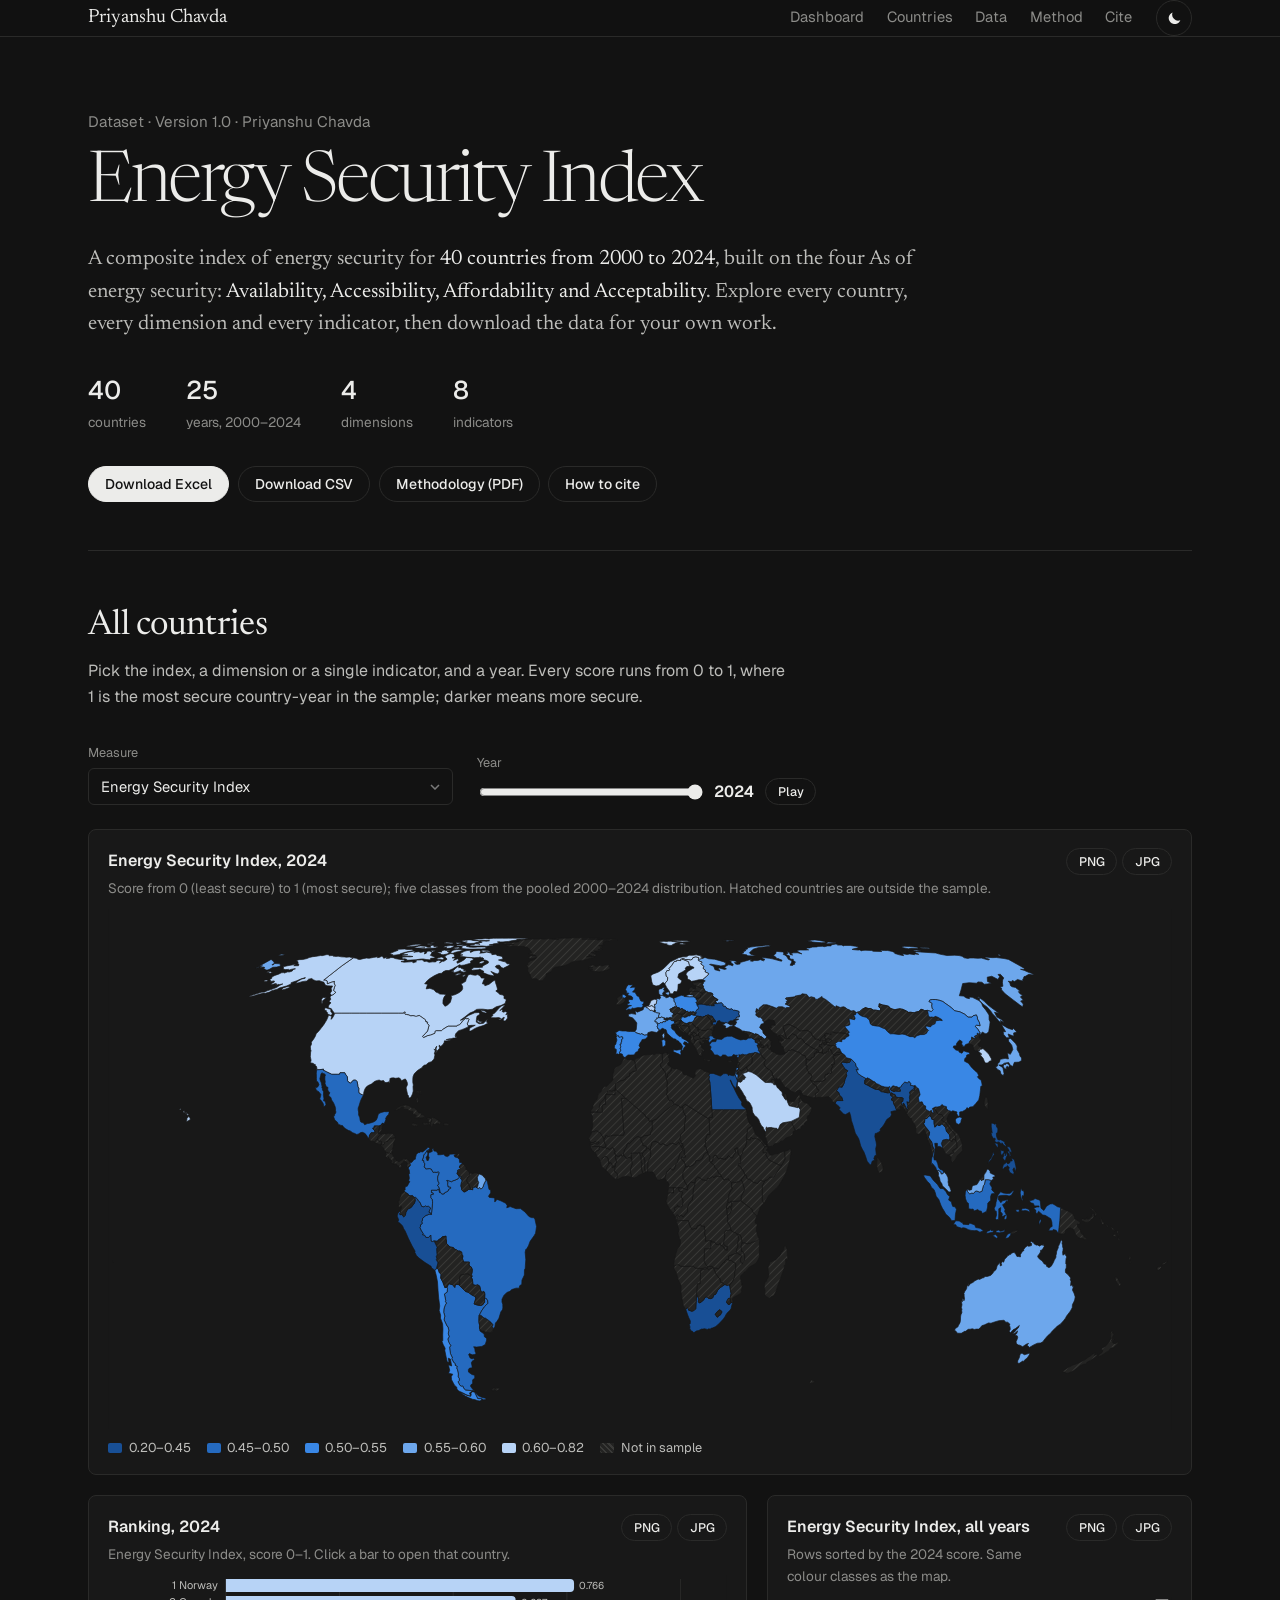
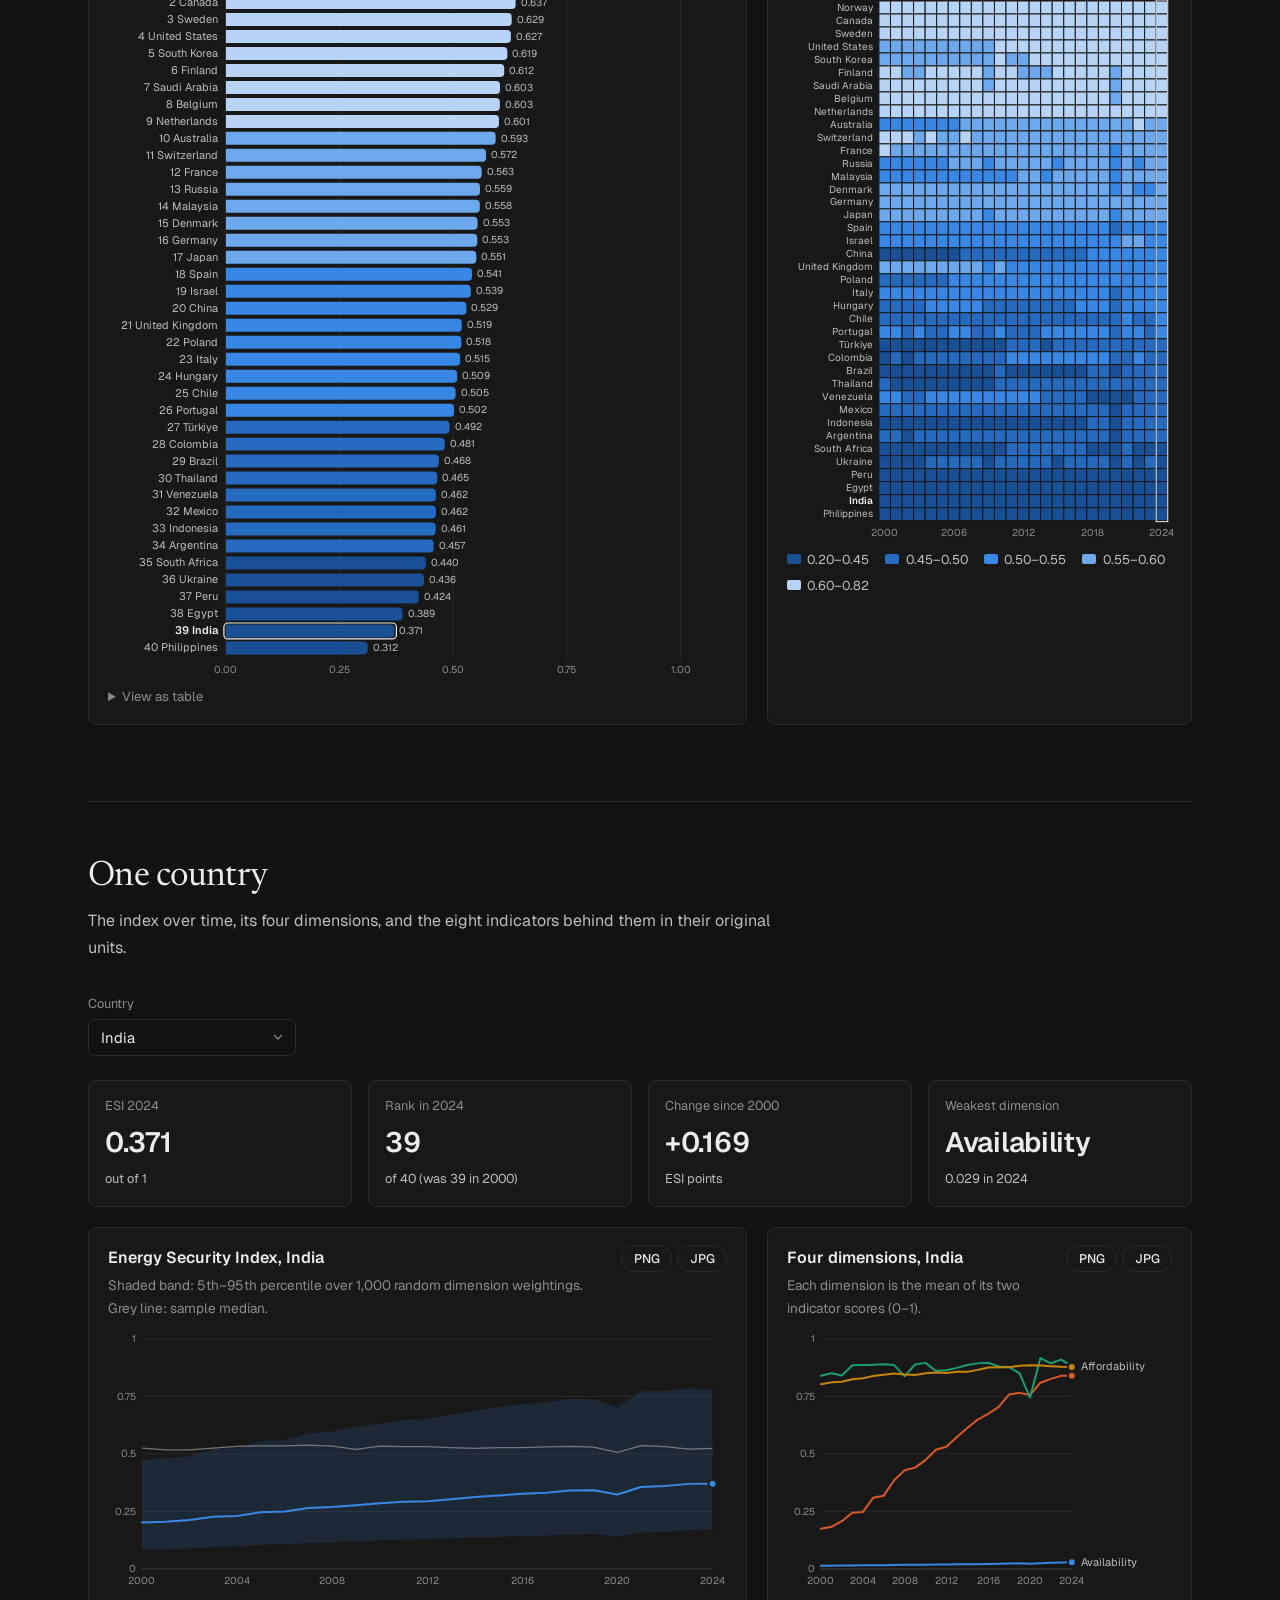
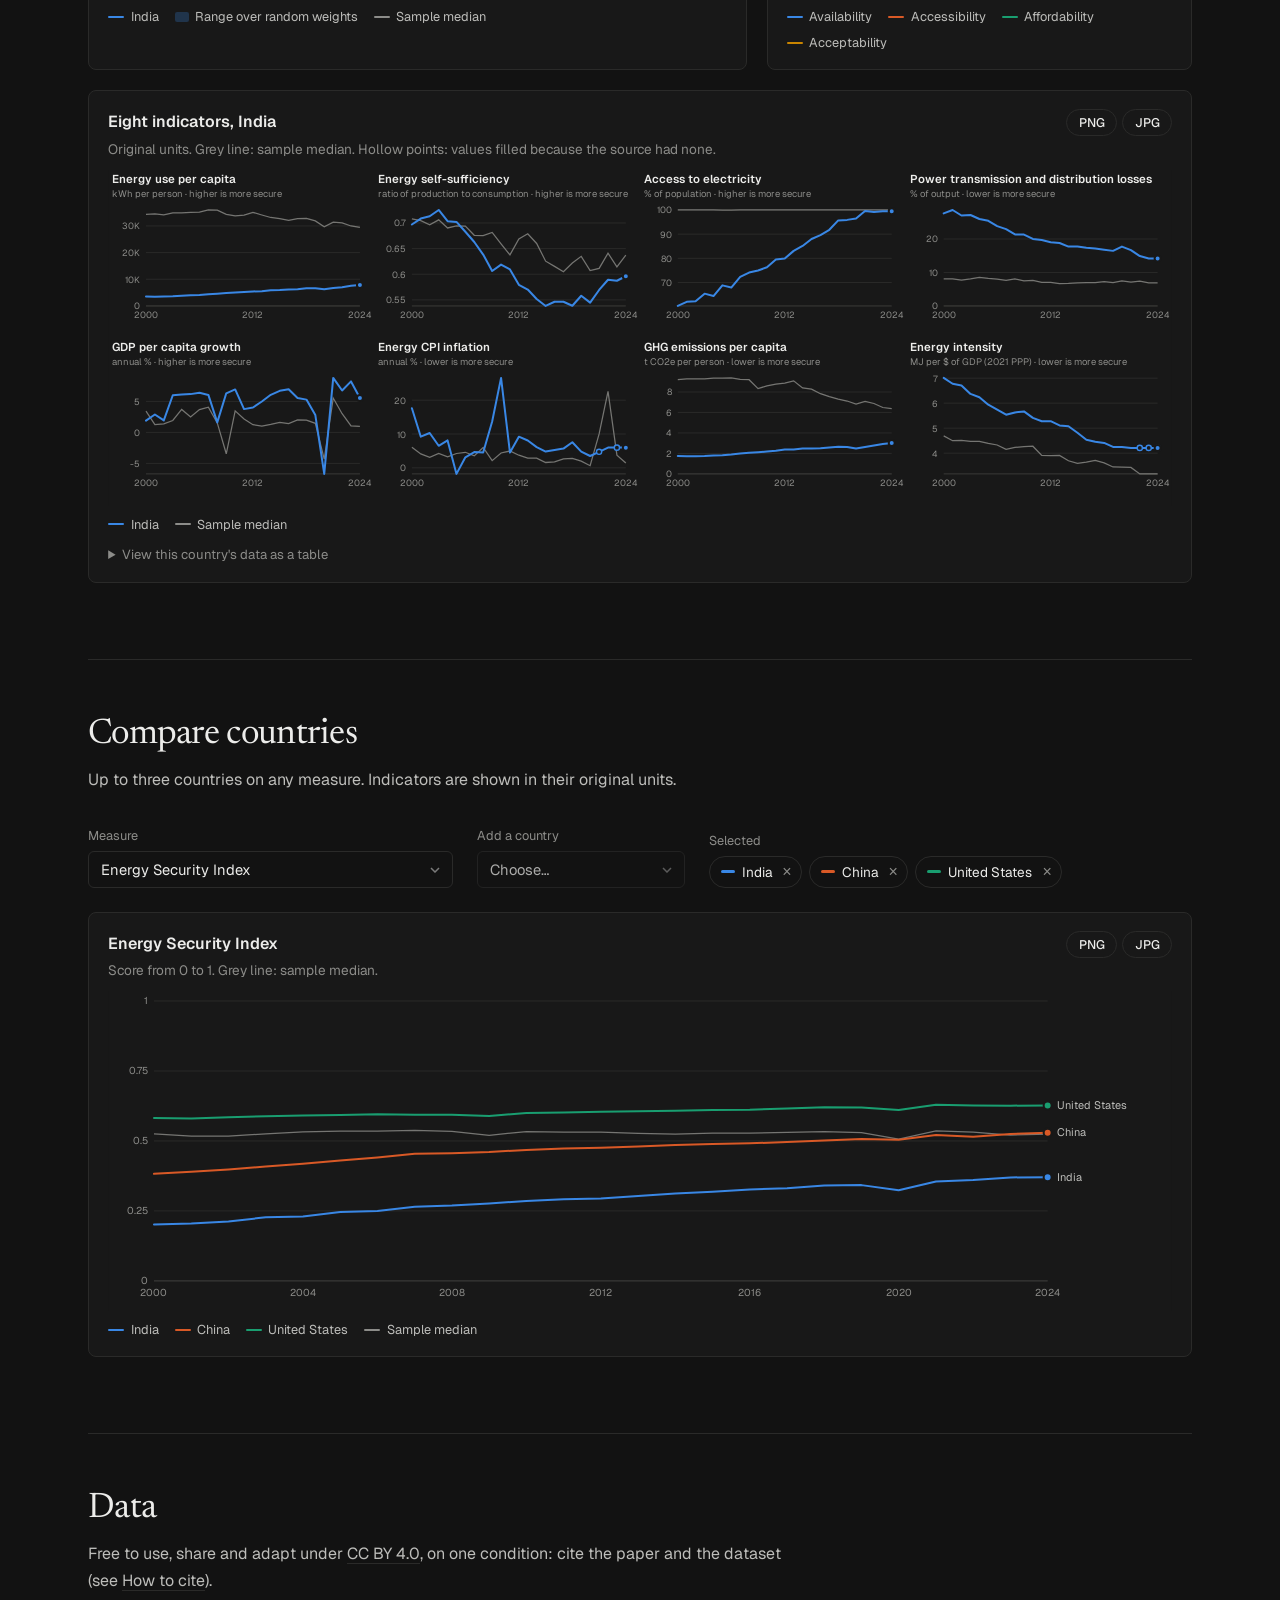
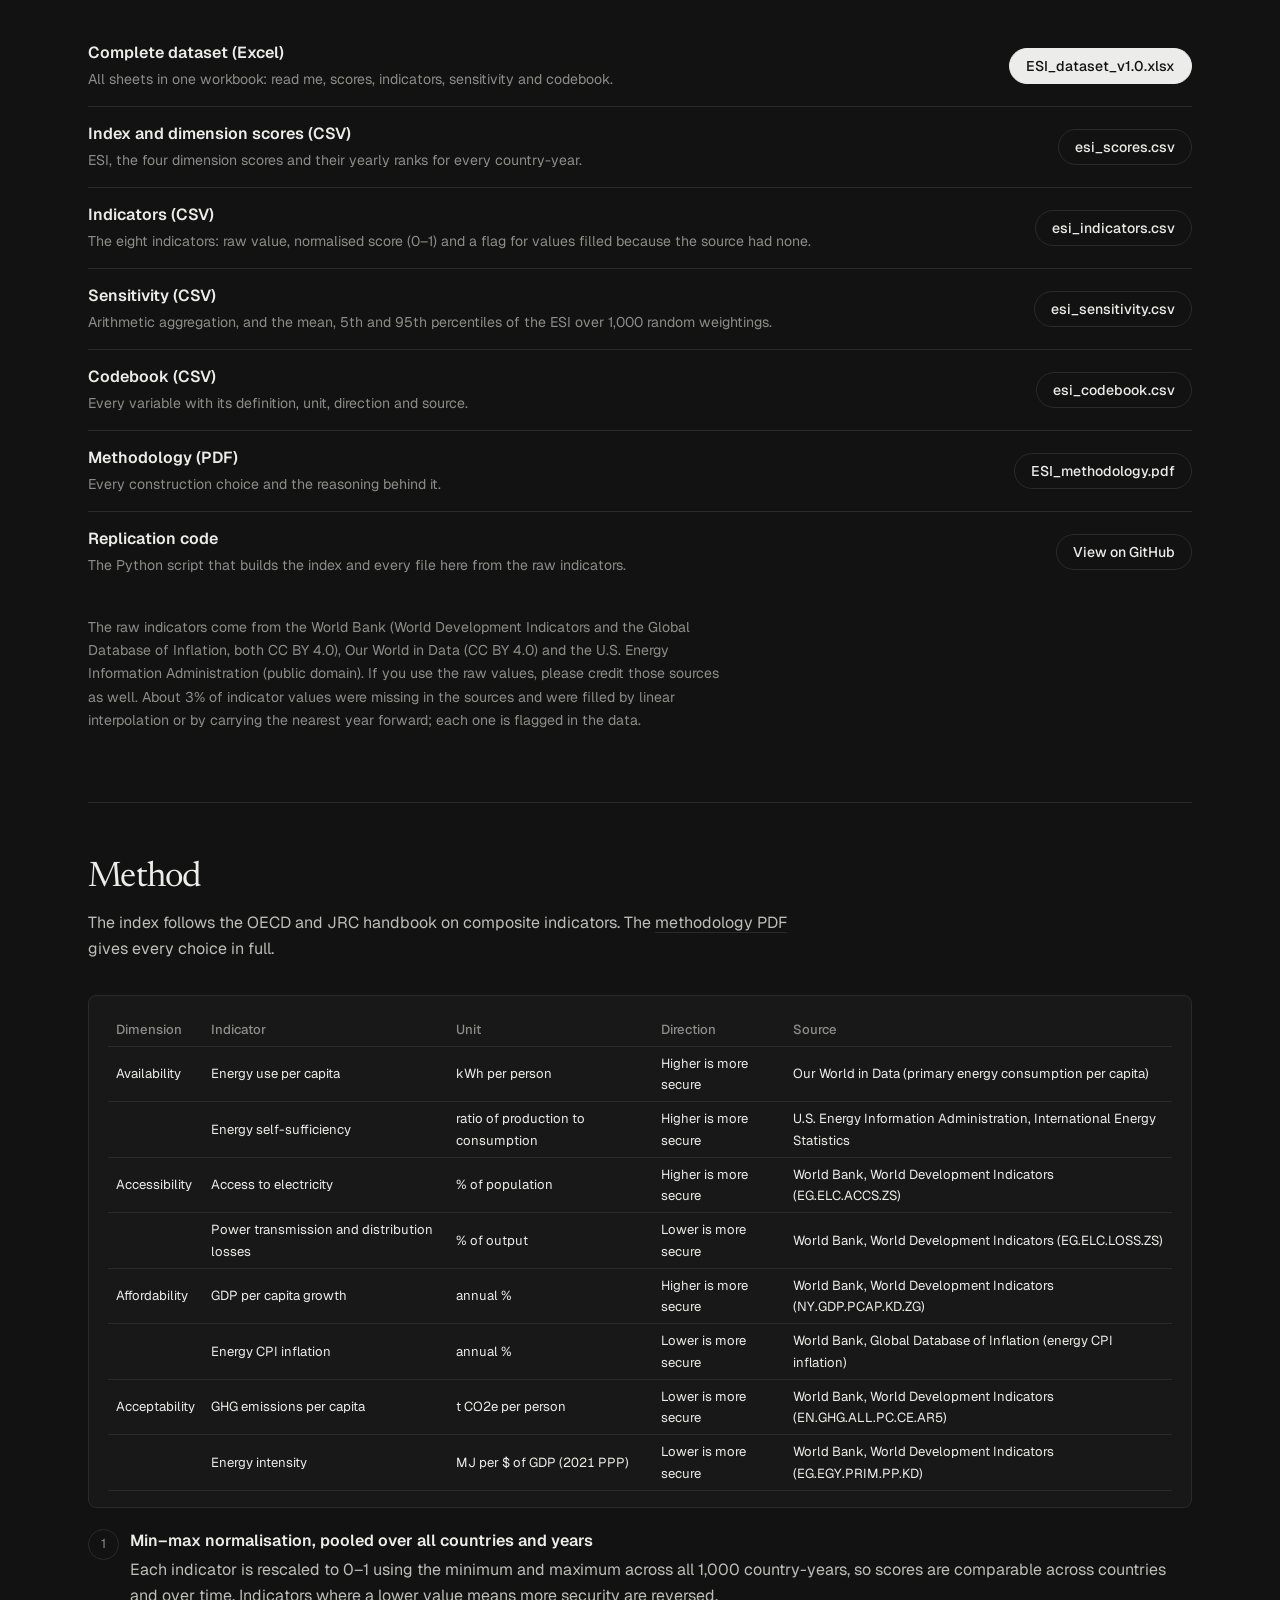
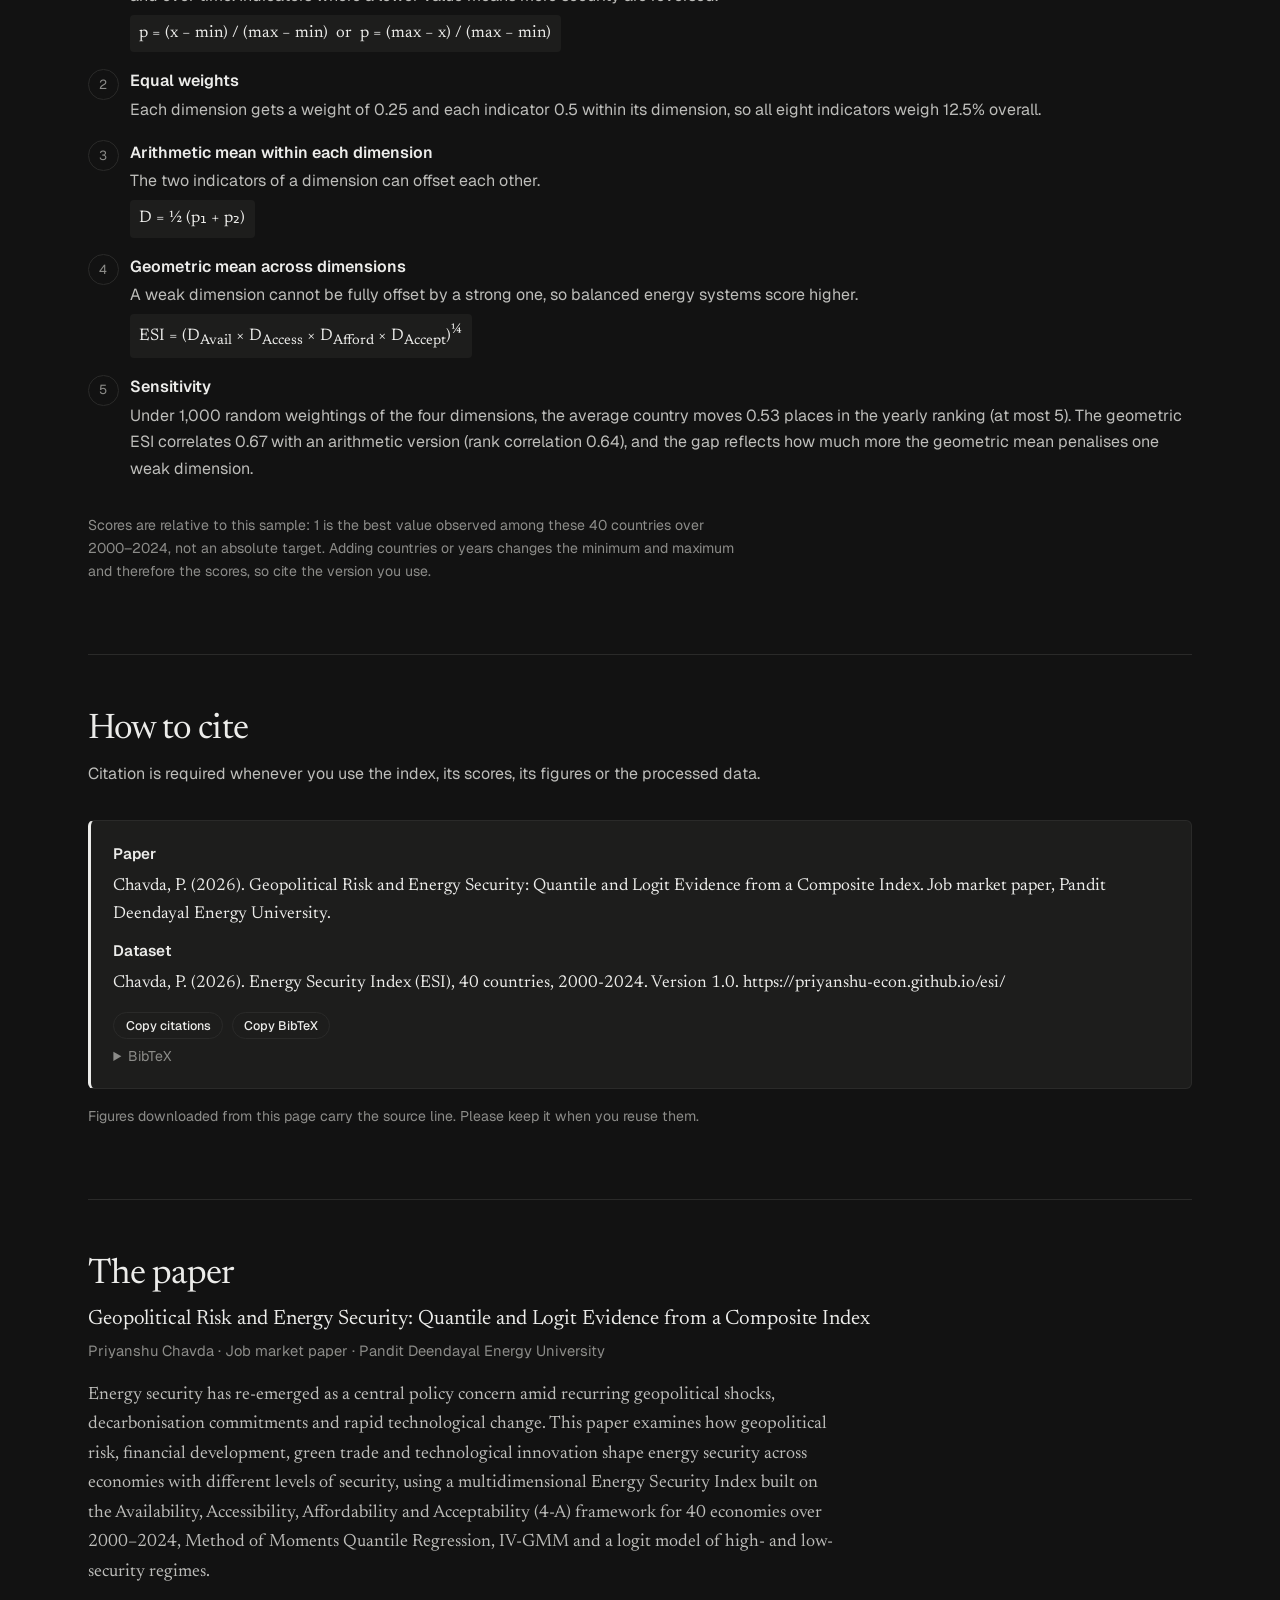
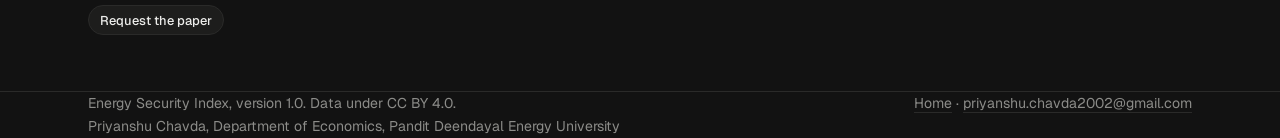
==== esi/index.html @ 4e3673c2 "Add Energy Security Index dashboard, data downloads and methodology Adds esi/: an interactive dashbo" ====
<!doctype html>
<html lang="en">
<head>
  <meta charset="utf-8">
  <meta name="viewport" content="width=device-width, initial-scale=1">
  <title>Energy Security Index</title>
  <meta name="description" content="Energy Security Index (ESI) for 40 countries, 2000–2024, built on the Availability, Accessibility, Affordability and Acceptability (4-A) framework. Interactive dashboard, data downloads and methodology by Priyanshu Chavda.">
  <meta name="author" content="Priyanshu Chavda">
  <meta property="og:title" content="Energy Security Index">
  <meta property="og:description" content="Country-level Energy Security Index for 40 countries, 2000–2024: dashboard, data and methodology.">
  <meta property="og:type" content="website">
  <meta name="color-scheme" content="light dark">
  <link rel="icon" href="../favicon.svg" type="image/svg+xml">
  <script>
    (function () {
      var t = null;
      try { t = localStorage.getItem('theme'); } catch (e) {}
      if (t !== 'light' && t !== 'dark') { var h = new Date().getHours(); t = (h >= 19 || h < 6) ? 'dark' : 'light'; }
      document.documentElement.setAttribute('data-theme', t);
    })();
  </script>
  <link rel="preconnect" href="https://fonts.googleapis.com">
  <link rel="preconnect" href="https://fonts.gstatic.com" crossorigin>
  <link href="https://fonts.googleapis.com/css2?family=Newsreader:ital,opsz,wght@0,6..72,300;0,6..72,400;0,6..72,500;1,6..72,300;1,6..72,400&family=Geist:wght@400;500;600&display=swap" rel="stylesheet">
  <link rel="stylesheet" href="../style.css">
  <link rel="stylesheet" href="esi.css">
</head>
<body>

<header class="nav">
  <div class="nav-inner wide">
    <a class="brand" href="../">Priyanshu Chavda</a>
    <nav class="nav-links" aria-label="Sections">
      <a href="#dashboard">Dashboard</a>
      <a href="#country" class="hide-sm">Countries</a>
      <a href="#data">Data</a>
      <a href="#method">Method</a>
      <a href="#cite">Cite</a>
    </nav>
    <button class="theme" type="button" aria-label="Switch to night mode" title="Switch day / night">
      <svg class="sun" viewBox="0 0 24 24" aria-hidden="true"><circle cx="12" cy="12" r="4.2"/><g><line x1="12" y1="1.8" x2="12" y2="4.2"/><line x1="12" y1="19.8" x2="12" y2="22.2"/><line x1="1.8" y1="12" x2="4.2" y2="12"/><line x1="19.8" y1="12" x2="22.2" y2="12"/><line x1="4.8" y1="4.8" x2="6.5" y2="6.5"/><line x1="17.5" y1="17.5" x2="19.2" y2="19.2"/><line x1="4.8" y1="19.2" x2="6.5" y2="17.5"/><line x1="17.5" y1="6.5" x2="19.2" y2="4.8"/></g></svg>
      <svg class="moon" viewBox="0 0 24 24" aria-hidden="true"><path d="M20.5 14.6A8.6 8.6 0 0 1 9.4 3.5a8.6 8.6 0 1 0 11.1 11.1Z"/></svg>
    </button>
  </div>
</header>

<main class="wide" id="top">

  <section class="esi-hero">
    <p class="kicker">Dataset · Version <span data-meta="version">1.0</span> · Priyanshu Chavda</p>
    <h1>Energy Security Index</h1>
    <p class="lede">A composite index of energy security for <strong>40 countries from 2000 to 2024</strong>, built on the four As of energy security: <strong>Availability, Accessibility, Affordability and Acceptability</strong>. Explore every country, every dimension and every indicator, then download the data for your own work.</p>
    <ul class="facts-row">
      <li><b>40</b><span>countries</span></li>
      <li><b>25</b><span>years, 2000–2024</span></li>
      <li><b>4</b><span>dimensions</span></li>
      <li><b>8</b><span>indicators</span></li>
    </ul>
    <ul class="btns">
      <li><a class="btn primary" href="downloads/ESI_dataset_v1.0.xlsx" download>Download Excel</a></li>
      <li><a class="btn" href="#data">Download CSV</a></li>
      <li><a class="btn" href="downloads/ESI_methodology.pdf">Methodology (PDF)</a></li>
      <li><a class="btn" href="#cite">How to cite</a></li>
    </ul>
  </section>

  <!-- ALL COUNTRIES -->
  <section class="esi-sec" id="dashboard">
    <h2>All countries</h2>
    <p class="sub">Pick the index, a dimension or a single indicator, and a year. Every score runs from 0 to 1, where 1 is the most secure country-year in the sample; darker means more secure.</p>

    <div class="controls" role="group" aria-label="Dashboard filters">
      <label class="ctl"><span>Measure</span><select id="measure"></select></label>
      <div class="ctl"><span>Year</span>
        <div class="yearbox">
          <input type="range" id="year" min="2000" max="2024" step="1" value="2024" aria-label="Year">
          <output id="yearOut" for="year">2024</output>
          <button class="btn small" id="play" type="button" aria-label="Play years">Play</button>
        </div>
      </div>
    </div>

    <div class="fig" data-fig="map">
      <div class="fig-head">
        <div><h3 data-title></h3><p data-sub></p></div>
        <div class="fig-tools"><button class="btn small" data-export="png">PNG</button><button class="btn small" data-export="jpg">JPG</button></div>
      </div>
      <div class="plot"></div>
      <div class="legend"></div>
    </div>

    <div class="grid2">
      <div class="fig" data-fig="rank">
        <div class="fig-head">
          <div><h3 data-title></h3><p data-sub></p></div>
          <div class="fig-tools"><button class="btn small" data-export="png">PNG</button><button class="btn small" data-export="jpg">JPG</button></div>
        </div>
        <div class="plot"></div>
        <details class="tablev"><summary>View as table</summary><div class="scroll"></div></details>
      </div>
      <div class="fig" data-fig="heat">
        <div class="fig-head">
          <div><h3 data-title></h3><p data-sub></p></div>
          <div class="fig-tools"><button class="btn small" data-export="png">PNG</button><button class="btn small" data-export="jpg">JPG</button></div>
        </div>
        <div class="plot"></div>
        <div class="legend"></div>
      </div>
    </div>
  </section>

  <!-- ONE COUNTRY -->
  <section class="esi-sec" id="country">
    <h2>One country</h2>
    <p class="sub">The index over time, its four dimensions, and the eight indicators behind them in their original units.</p>
    <div class="controls"><label class="ctl"><span>Country</span><select id="country-sel"></select></label></div>

    <div class="tiles" id="tiles"></div>

    <div class="grid2">
      <div class="fig" data-fig="esiline">
        <div class="fig-head">
          <div><h3 data-title></h3><p data-sub></p></div>
          <div class="fig-tools"><button class="btn small" data-export="png">PNG</button><button class="btn small" data-export="jpg">JPG</button></div>
        </div>
        <div class="plot"></div>
        <div class="legend"></div>
      </div>
      <div class="fig" data-fig="dims">
        <div class="fig-head">
          <div><h3 data-title></h3><p data-sub></p></div>
          <div class="fig-tools"><button class="btn small" data-export="png">PNG</button><button class="btn small" data-export="jpg">JPG</button></div>
        </div>
        <div class="plot"></div>
        <div class="legend"></div>
      </div>
    </div>

    <div class="fig" data-fig="inds">
      <div class="fig-head">
        <div><h3 data-title></h3><p data-sub></p></div>
        <div class="fig-tools"><button class="btn small" data-export="png">PNG</button><button class="btn small" data-export="jpg">JPG</button></div>
      </div>
      <div class="plot"></div>
      <div class="legend"></div>
      <details class="tablev"><summary>View this country's data as a table</summary><div class="scroll"></div></details>
    </div>
  </section>

  <!-- COMPARE -->
  <section class="esi-sec" id="compare">
    <h2>Compare countries</h2>
    <p class="sub">Up to three countries on any measure. Indicators are shown in their original units.</p>
    <div class="controls">
      <label class="ctl"><span>Measure</span><select id="cmp-measure"></select></label>
      <label class="ctl"><span>Add a country</span><select id="cmp-add"></select></label>
      <div class="ctl"><span>Selected</span><div class="chips" id="cmp-chips"></div></div>
    </div>
    <div class="fig" data-fig="cmp">
      <div class="fig-head">
        <div><h3 data-title></h3><p data-sub></p></div>
        <div class="fig-tools"><button class="btn small" data-export="png">PNG</button><button class="btn small" data-export="jpg">JPG</button></div>
      </div>
      <div class="plot"></div>
      <div class="legend"></div>
    </div>
  </section>

  <!-- DATA -->
  <section class="esi-sec" id="data">
    <h2>Data</h2>
    <p class="sub">Free to use, share and adapt under <a href="https://creativecommons.org/licenses/by/4.0/">CC BY 4.0</a>, on one condition: cite the paper and the dataset (see <a href="#cite">How to cite</a>).</p>
    <ul class="files">
      <li><div><b>Complete dataset (Excel)</b><p>All sheets in one workbook: read me, scores, indicators, sensitivity and codebook.</p></div><a class="btn primary" href="downloads/ESI_dataset_v1.0.xlsx" download>ESI_dataset_v1.0.xlsx</a></li>
      <li><div><b>Index and dimension scores (CSV)</b><p>ESI, the four dimension scores and their yearly ranks for every country-year.</p></div><a class="btn" href="downloads/esi_scores.csv" download>esi_scores.csv</a></li>
      <li><div><b>Indicators (CSV)</b><p>The eight indicators: raw value, normalised score (0–1) and a flag for values filled because the source had none.</p></div><a class="btn" href="downloads/esi_indicators.csv" download>esi_indicators.csv</a></li>
      <li><div><b>Sensitivity (CSV)</b><p>Arithmetic aggregation, and the mean, 5th and 95th percentiles of the ESI over 1,000 random weightings.</p></div><a class="btn" href="downloads/esi_sensitivity.csv" download>esi_sensitivity.csv</a></li>
      <li><div><b>Codebook (CSV)</b><p>Every variable with its definition, unit, direction and source.</p></div><a class="btn" href="downloads/esi_codebook.csv" download>esi_codebook.csv</a></li>
      <li><div><b>Methodology (PDF)</b><p>Every construction choice and the reasoning behind it.</p></div><a class="btn" href="downloads/ESI_methodology.pdf">ESI_methodology.pdf</a></li>
      <li><div><b>Replication code</b><p>The Python script that builds the index and every file here from the raw indicators.</p></div><a class="btn" href="https://github.com/Priyanshu-econ/priyanshu-econ.github.io/tree/main/esi/code">View on GitHub</a></li>
    </ul>
    <p class="note-sm">The raw indicators come from the World Bank (World Development Indicators and the Global Database of Inflation, both CC BY 4.0), Our World in Data (CC BY 4.0) and the U.S. Energy Information Administration (public domain). If you use the raw values, please credit those sources as well. About <span data-meta="filled">3</span>% of indicator values were missing in the sources and were filled by linear interpolation or by carrying the nearest year forward; each one is flagged in the data.</p>
  </section>

  <!-- METHOD -->
  <section class="esi-sec" id="method">
    <h2>Method</h2>
    <p class="sub">The index follows the OECD and JRC handbook on composite indicators. The <a href="downloads/ESI_methodology.pdf">methodology PDF</a> gives every choice in full.</p>

    <div class="fig">
      <div class="scroll" style="max-height:none">
        <table class="tbl" id="frame-table">
          <thead><tr><th>Dimension</th><th style="text-align:left">Indicator</th><th style="text-align:left">Unit</th><th style="text-align:left">Direction</th><th style="text-align:left">Source</th></tr></thead>
          <tbody></tbody>
        </table>
      </div>
    </div>

    <ol class="steps">
      <li><b>Min–max normalisation, pooled over all countries and years</b><p>Each indicator is rescaled to 0–1 using the minimum and maximum across all 1,000 country-years, so scores are comparable across countries and over time. Indicators where a lower value means more security are reversed.</p>
        <span class="formula">p = (x − min) / (max − min) &nbsp;or&nbsp; p = (max − x) / (max − min)</span></li>
      <li><b>Equal weights</b><p>Each dimension gets a weight of 0.25 and each indicator 0.5 within its dimension, so all eight indicators weigh 12.5% overall.</p></li>
      <li><b>Arithmetic mean within each dimension</b><p>The two indicators of a dimension can offset each other.</p>
        <span class="formula">D = ½ (p₁ + p₂)</span></li>
      <li><b>Geometric mean across dimensions</b><p>A weak dimension cannot be fully offset by a strong one, so balanced energy systems score higher.</p>
        <span class="formula">ESI = (D<sub>Avail</sub> × D<sub>Access</sub> × D<sub>Afford</sub> × D<sub>Accept</sub>)<sup>¼</sup></span></li>
      <li><b>Sensitivity</b><p id="sens-text">The index is recomputed under 1,000 random weightings and with arithmetic aggregation.</p></li>
    </ol>
    <p class="note-sm">Scores are relative to this sample: 1 is the best value observed among these 40 countries over 2000–2024, not an absolute target. Adding countries or years changes the minimum and maximum and therefore the scores, so cite the version you use.</p>
  </section>

  <!-- CITE -->
  <section class="esi-sec" id="cite">
    <h2>How to cite</h2>
    <p class="sub">Citation is required whenever you use the index, its scores, its figures or the processed data.</p>
    <div class="cite">
      <h3>Paper</h3>
      <p class="ref" id="cite-paper"></p>
      <h3>Dataset</h3>
      <p class="ref" id="cite-data"></p>
      <ul class="btns" style="margin-top:.9rem">
        <li><button class="btn small" type="button" data-copy="text">Copy citations</button></li>
        <li><button class="btn small" type="button" data-copy="bib">Copy BibTeX</button></li>
      </ul>
      <details><summary>BibTeX</summary><pre id="bibtex"></pre></details>
    </div>
    <p class="note-sm">Figures downloaded from this page carry the source line. Please keep it when you reuse them.</p>
  </section>

  <!-- PAPER -->
  <section class="esi-sec" id="paper">
    <h2>The paper</h2>
    <p class="title" style="font-size:1.3rem">Geopolitical Risk and Energy Security: Quantile and Logit Evidence from a Composite Index</p>
    <p class="meta">Priyanshu Chavda · Job market paper · Pandit Deendayal Energy University</p>
    <p class="abstract">Energy security has re-emerged as a central policy concern amid recurring geopolitical shocks, decarbonisation commitments and rapid technological change. This paper examines how geopolitical risk, financial development, green trade and technological innovation shape energy security across economies with different levels of security, using a multidimensional Energy Security Index built on the Availability, Accessibility, Affordability and Acceptability (4-A) framework for 40 economies over 2000–2024, Method of Moments Quantile Regression, IV-GMM and a logit model of high- and low-security regimes.</p>
    <p class="links"><a href="mailto:priyanshu.chavda2002@gmail.com?subject=Energy%20security%20paper">Request the paper</a></p>
  </section>

</main>

<footer class="foot">
  <div class="foot-inner wide">
    <p>Energy Security Index, version <span data-meta="version">1.0</span>. Data under CC BY 4.0.<br>Priyanshu Chavda, Department of Economics, Pandit Deendayal Energy University</p>
    <p><a href="../">Home</a> · <a href="mailto:priyanshu.chavda2002@gmail.com">priyanshu.chavda2002@gmail.com</a></p>
  </div>
</footer>

<div class="tip" id="tip" role="status" aria-live="polite"></div>
<div class="toast" id="toast"></div>
<script src="esi.js"></script>
</body>
</html>
---- style.css ----
/* Day */
:root {
  --bg: #FFFFFF;
  --text: #161616;
  --soft: #4A4A4A;
  --muted: #7A7A7A;
  --line: #E7E7E5;
  --chip: #F4F4F2;
  --nav: rgba(255, 255, 255, 0.82);
  --serif: "Newsreader", Georgia, "Times New Roman", serif;
  --sans: "Geist", system-ui, -apple-system, "Segoe UI", sans-serif;
}
/* Night */
:root[data-theme="dark"] {
  --bg: #121212;
  --text: #ECECEA;
  --soft: #BDBDBA;
  --muted: #8C8C89;
  --line: #2A2A29;
  --chip: #1D1D1C;
  --nav: rgba(18, 18, 18, 0.8);
}

* { box-sizing: border-box; }
html { scroll-behavior: smooth; scroll-padding-top: 5rem; -webkit-text-size-adjust: 100%; }

body {
  margin: 0;
  background: var(--bg);
  color: var(--text);
  font-family: var(--sans);
  font-size: 1rem;
  line-height: 1.65;
  -webkit-font-smoothing: antialiased;
  text-rendering: optimizeLegibility;
}

/* Smooth day/night change, switched on after first paint */
.ready body, .ready .nav, .ready .profiles a, .ready .links a, .ready .theme {
  transition: background-color .45s ease, color .45s ease, border-color .45s ease;
}

a { color: inherit; text-decoration: underline; text-decoration-color: var(--line); text-decoration-thickness: 1px; text-underline-offset: 4px; transition: text-decoration-color .2s ease; }
a:hover { text-decoration-color: currentColor; }
:focus-visible { outline: 2px solid var(--text); outline-offset: 3px; border-radius: 3px; }

/* Top bar */
.nav {
  position: sticky; top: 0; z-index: 10;
  background: var(--nav);
  backdrop-filter: saturate(160%) blur(12px);
  -webkit-backdrop-filter: saturate(160%) blur(12px);
  border-bottom: 1px solid var(--line);
}
.nav-inner {
  max-width: 46rem; margin: 0 auto;
  padding: .85rem 1.5rem;
  display: flex; align-items: center; gap: 1.5rem;
}
.brand { font-family: var(--serif); font-size: 1.2rem; text-decoration: none; margin-right: auto; letter-spacing: -.005em; }
.nav-links { display: flex; gap: 1.4rem; font-size: .92rem; }
.nav-links a { text-decoration: none; color: var(--muted); padding: .2rem 0; border-bottom: 1px solid transparent; transition: color .2s ease, border-color .2s ease; }
.nav-links a:hover, .nav-links a.current { color: var(--text); border-bottom-color: var(--text); }

.theme {
  position: relative;
  width: 2.25rem; height: 2.25rem;
  display: grid; place-items: center;
  border: 1px solid var(--line); border-radius: 50%;
  background: transparent; color: var(--text);
  cursor: pointer; padding: 0;
}
.theme:hover { border-color: var(--muted); }
.theme svg {
  position: absolute; width: 1.05rem; height: 1.05rem;
  fill: none; stroke: currentColor; stroke-width: 1.6; stroke-linecap: round; stroke-linejoin: round;
  transition: transform .5s cubic-bezier(.2, .8, .2, 1), opacity .35s ease;
}
.theme .moon { fill: currentColor; stroke: none; }
:root[data-theme="light"] .theme .moon,
:root:not([data-theme]) .theme .moon { opacity: 0; transform: rotate(-90deg) scale(.5); }
:root[data-theme="dark"] .theme .sun { opacity: 0; transform: rotate(90deg) scale(.5); }

/* Page column */
main { max-width: 46rem; margin: 0 auto; padding: 0 1.5rem; }
section { padding: 4rem 0; border-bottom: 1px solid var(--line); }
section:last-child { border-bottom: 0; }

/* Hero */
.hero { padding: 6rem 0 4.5rem; }
.portrait { width: 150px; height: 150px; border-radius: 50%; object-fit: cover; display: block; margin-bottom: 2rem; }
.kicker { margin: 0 0 1rem; color: var(--muted); font-size: .95rem; }
h1 {
  font-family: var(--serif); font-weight: 300;
  font-size: clamp(3rem, 9vw, 5.25rem);
  line-height: 1; letter-spacing: -.035em;
  margin: 0 0 2.25rem;
}
.intro p {
  font-family: var(--serif); font-weight: 400;
  font-size: 1.32rem; line-height: 1.6;
  color: var(--soft);
  margin: 0 0 1.1rem; max-width: 36em;
}
.intro p:first-child { color: var(--text); }
.profiles { list-style: none; margin: 2.25rem 0 0; padding: 0; display: flex; flex-wrap: wrap; gap: .6rem; }
.profiles a {
  display: inline-block; text-decoration: none;
  font-size: .9rem; font-weight: 500;
  padding: .45rem 1rem;
  border: 1px solid var(--line); border-radius: 999px;
}
.profiles a:hover { border-color: var(--text); background: var(--text); color: var(--bg); }

/* Headings */
h2 {
  font-family: var(--serif); font-weight: 400;
  font-size: 2.2rem; letter-spacing: -.02em; line-height: 1.1;
  margin: 0 0 2.5rem;
}
h3 { font-size: .95rem; font-weight: 600; margin: 3rem 0 1.25rem; }
h2 + h3, .note + .entries, .cols h3 { margin-top: 0; }
.note { margin: -1.75rem 0 1.5rem; color: var(--muted); font-size: .95rem; }

/* Entries */
.entries { list-style: none; margin: 0; padding: 0; }
.entries > li { padding: 1.15rem 0; border-top: 1px solid var(--line); }
.entries > li:first-child { border-top: 0; padding-top: 0; }
.title { font-family: var(--serif); font-size: 1.2rem; line-height: 1.38; margin: 0 0 .3rem; letter-spacing: -.005em; }
.title a { text-decoration-color: var(--line); }
.meta { margin: 0; color: var(--muted); font-size: .92rem; line-height: 1.55; }
.meta i { color: var(--soft); }
.links { margin: .7rem 0 0; display: flex; flex-wrap: wrap; gap: .45rem; }
.links a {
  text-decoration: none; font-size: .8rem; font-weight: 500;
  padding: .2rem .7rem;
  background: var(--chip); border: 1px solid var(--line); border-radius: 999px;
}
.links a:hover { border-color: var(--text); }

.dated > li { display: grid; grid-template-columns: 5.5rem 1fr; gap: 1rem; }
.date { color: var(--muted); font-size: .88rem; padding-top: .2rem; font-variant-numeric: tabular-nums; }
.tight > li { padding: .8rem 0; }
.tight .title { font-size: 1.1rem; }

/* Background */
.cols { display: grid; grid-template-columns: 1.15fr 1fr; gap: 3rem; }
.facts { margin: 0; display: grid; gap: .9rem; }
.facts div { display: grid; gap: .1rem; }
.facts dt { color: var(--muted); font-size: .85rem; }
.facts dd { margin: 0; font-size: .95rem; }

/* Footer */
.foot { border-top: 1px solid var(--line); }
.foot-inner {
  max-width: 46rem; margin: 0 auto; padding: 2.5rem 1.5rem 3rem;
  display: flex; justify-content: space-between; gap: 1.5rem; flex-wrap: wrap;
  color: var(--muted); font-size: .88rem;
}
.foot p { margin: 0; }

/* One quiet entrance on load */
@media (prefers-reduced-motion: no-preference) {
  .hero > * { animation: rise .8s cubic-bezier(.2, .8, .2, 1) both; }
  .hero > :nth-child(2) { animation-delay: .05s; }
  .hero > :nth-child(3) { animation-delay: .12s; }
  .hero > :nth-child(4) { animation-delay: .2s; }
  .hero > :nth-child(5) { animation-delay: .28s; }
  @keyframes rise { from { opacity: 0; transform: translateY(10px); } to { opacity: 1; transform: none; } }
}
@media (prefers-reduced-motion: reduce) {
  html { scroll-behavior: auto; }
  *, *::before, *::after { transition: none !important; animation: none !important; }
}

/* Phones */
@media (max-width: 640px) {
  .nav-inner { padding: .7rem 1rem; gap: .9rem; }
  .brand { font-size: 1.05rem; }
  .nav-links { gap: .9rem; font-size: .85rem; }
  .nav-links a[href="#teaching"] { display: none; }
  main { padding: 0 1rem; }
  .hero { padding: 3.5rem 0 3rem; }
  .intro p { font-size: 1.15rem; }
  section { padding: 3rem 0; }
  h2 { font-size: 1.85rem; margin-bottom: 2rem; }
  .dated > li { grid-template-columns: 1fr; gap: .1rem; }
  .cols { grid-template-columns: 1fr; gap: 2.5rem; }
  .foot-inner { padding: 2rem 1rem 2.5rem; }
}
@media (max-width: 380px) {
  .brand { display: none; }
  .nav-links { margin-right: auto; }
}

/* Month ranges in the date column */
.dated > li { grid-template-columns: 9.5rem 1fr; }
.date em { font-style: normal; display: block; }
.dated .meta + .meta { margin-top: .25rem; }
.tight > li { grid-template-columns: 5.5rem 1fr; }
@media (max-width: 640px) {
  .dated > li, .tight > li { grid-template-columns: 1fr; }
  .date em { display: inline; }
}
---- esi/esi.css ----
/* Energy Security Index pages. Builds on ../style.css (fonts, colours, nav, footer). */
:root {
  --viz-surface: #FFFFFF;
  --viz-grid: #ECEBE6;
  --viz-axis: #C3C2B7;
  --viz-ink: #161616;
  --viz-ink-2: #52514E;
  --viz-muted: #7A7A7A;
  --viz-empty: #F1F0EC;
  --viz-hatch: #D6D5CF;
  --s1: #2A78D6; --s2: #EB6834; --s3: #1BAF7A; --s4: #EDA100;
  --q1: #CDE2FB; --q2: #9EC5F4; --q3: #5598E7; --q4: #256ABF; --q5: #104281;
  --accent: #2A78D6;
  --card: #FFFFFF;
  --plane: #FAFAF8;
}
:root[data-theme="dark"] {
  --viz-surface: #181818;
  --viz-grid: #2A2A29;
  --viz-axis: #3A3A38;
  --viz-ink: #ECECEA;
  --viz-ink-2: #BDBDBA;
  --viz-muted: #8C8C89;
  --viz-empty: #232322;
  --viz-hatch: #3A3A38;
  --s1: #3987E5; --s2: #D95926; --s3: #199E70; --s4: #C98500;
  --q1: #184F95; --q2: #256ABF; --q3: #3987E5; --q4: #6DA7EC; --q5: #B7D3F6;
  --accent: #6DA7EC;
  --card: #181818;
  --plane: #121212;
}

.wide { max-width: 72rem; margin: 0 auto; padding: 0 1.5rem; }
.nav-inner.wide { max-width: 72rem; }
.foot-inner.wide { max-width: 72rem; }

.esi-hero { padding: 4.5rem 0 3rem; border-bottom: 1px solid var(--line); }
.esi-hero h1 { margin-bottom: 1.5rem; font-size: clamp(2.6rem, 7vw, 4.4rem); }
.esi-hero .lede { font-family: var(--serif); font-size: 1.3rem; line-height: 1.55; color: var(--soft); max-width: 40em; margin: 0 0 1.75rem; }
.esi-hero .lede strong { color: var(--text); font-weight: 400; }
.facts-row { display: flex; flex-wrap: wrap; gap: 2.5rem; margin: 0 0 2rem; padding: 0; list-style: none; }
.facts-row li { display: grid; }
.facts-row b { font-size: 1.6rem; font-weight: 500; letter-spacing: -.01em; }
.facts-row span { color: var(--muted); font-size: .85rem; }

.btns { display: flex; flex-wrap: wrap; gap: .55rem; margin: 0; padding: 0; list-style: none; }
.btn {
  display: inline-flex; align-items: center; gap: .4rem;
  font: 500 .88rem var(--sans); text-decoration: none; color: var(--text);
  padding: .5rem 1rem; border: 1px solid var(--line); border-radius: 999px; background: transparent; cursor: pointer;
}
.btn:hover { border-color: var(--text); }
.btn.primary { background: var(--text); color: var(--bg); border-color: var(--text); }
.btn.primary:hover { opacity: .88; }
.btn.small { font-size: .78rem; padding: .25rem .7rem; }

.esi-sec { padding: 3.5rem 0; border-bottom: 1px solid var(--line); }
.esi-sec:last-of-type { border-bottom: 0; }
.esi-sec > h2 { margin-bottom: .75rem; }
.esi-sec > .sub { color: var(--soft); margin: 0 0 2rem; max-width: 44em; }

/* Citation box */
.cite {
  border: 1px solid var(--line); border-left: 3px solid var(--text); border-radius: 6px;
  padding: 1.25rem 1.4rem; background: var(--chip); margin: 0 0 1rem;
}
.cite h3 { margin: 0 0 .35rem; font-size: .95rem; }
.cite p { margin: 0 0 .9rem; color: var(--soft); font-size: .95rem; }
.cite .ref { font-family: var(--serif); font-size: 1.08rem; color: var(--text); margin: 0 0 .6rem; }
.cite .ref + .ref { margin-top: .2rem; }
.cite pre { margin: .75rem 0 0; padding: .8rem 1rem; background: var(--bg); border: 1px solid var(--line); border-radius: 4px; font-size: .78rem; overflow-x: auto; white-space: pre; }
.cite details summary { cursor: pointer; color: var(--muted); font-size: .88rem; margin-top: .4rem; }

/* Controls */
.controls { display: flex; flex-wrap: wrap; align-items: end; gap: 1rem 1.5rem; margin: 0 0 1.5rem; }
.ctl { display: grid; gap: .3rem; }
.ctl > span { color: var(--muted); font-size: .8rem; }
select, .ctl input[type="range"] { font: .92rem var(--sans); color: var(--text); }
select {
  appearance: none; -webkit-appearance: none;
  background: var(--bg) url("data:image/svg+xml,%3Csvg xmlns='http://www.w3.org/2000/svg' width='10' height='6'%3E%3Cpath d='M1 1l4 4 4-4' stroke='%237A7A7A' fill='none' stroke-width='1.5'/%3E%3C/svg%3E") no-repeat right .75rem center;
  border: 1px solid var(--line); border-radius: 6px; padding: .5rem 2.1rem .5rem .75rem; min-width: 13rem;
}
select:hover { border-color: var(--muted); }
.yearbox { display: flex; align-items: center; gap: .6rem; }
.yearbox output { font-variant-numeric: tabular-nums; font-weight: 600; min-width: 2.6rem; }
input[type="range"] { width: 14rem; accent-color: var(--text); }
.seg { display: inline-flex; border: 1px solid var(--line); border-radius: 6px; overflow: hidden; }
.seg button { font: .85rem var(--sans); background: transparent; color: var(--muted); border: 0; padding: .5rem .8rem; cursor: pointer; }
.seg button[aria-pressed="true"] { background: var(--text); color: var(--bg); }
.chips { display: flex; flex-wrap: wrap; gap: .4rem; align-items: center; }
.chip { display: inline-flex; align-items: center; gap: .45rem; font-size: .85rem; border: 1px solid var(--line); border-radius: 999px; padding: .25rem .4rem .25rem .7rem; }
.chip i { width: 14px; height: 3px; border-radius: 2px; display: inline-block; }
.chip button { border: 0; background: transparent; color: var(--muted); cursor: pointer; font-size: 1rem; line-height: 1; padding: 0 .2rem; }

/* Figure cards */
.grid2 { display: grid; grid-template-columns: 1.55fr 1fr; gap: 1.25rem; }
.fig { border: 1px solid var(--line); border-radius: 8px; background: var(--card); padding: 1.1rem 1.2rem 1rem; margin: 0 0 1.25rem; min-width: 0; }
.fig-head { display: flex; justify-content: space-between; align-items: start; gap: 1rem; margin-bottom: .6rem; }
.fig-head h3 { margin: 0; font-size: 1rem; font-weight: 600; }
.fig-head p { margin: .15rem 0 0; color: var(--muted); font-size: .85rem; }
.fig-tools { display: flex; gap: .35rem; flex-shrink: 0; }
.fig svg { display: block; width: 100%; height: auto; overflow: visible; }
.fig .legend { display: flex; flex-wrap: wrap; gap: .3rem 1rem; font-size: .8rem; color: var(--soft); margin: .5rem 0 0; }
.legend .key { display: inline-flex; align-items: center; gap: .4rem; }
.legend .sw { width: 14px; height: 10px; border-radius: 2px; display: inline-block; }
.legend .ln { width: 16px; height: 2px; border-radius: 1px; display: inline-block; }
.legend .hatch { background: repeating-linear-gradient(45deg, var(--viz-hatch) 0 1.5px, var(--viz-empty) 1.5px 4px); }
.fig .scroll { overflow-y: auto; max-height: 40rem; }
.fig table, .tbl { width: 100%; border-collapse: collapse; font-size: .82rem; font-variant-numeric: tabular-nums; }
.tbl th, .tbl td { padding: .35rem .5rem; border-bottom: 1px solid var(--line); text-align: right; }
.tbl th:first-child, .tbl td:first-child { text-align: left; }
.tbl th { color: var(--muted); font-weight: 500; position: sticky; top: 0; background: var(--card); }
details.tablev { margin-top: .6rem; }
details.tablev summary { cursor: pointer; font-size: .82rem; color: var(--muted); }
details.tablev .scroll { max-height: 22rem; overflow: auto; margin-top: .5rem; }

.tiles { display: grid; grid-template-columns: repeat(4, 1fr); gap: 1rem; margin: 0 0 1.25rem; }
.tile { border: 1px solid var(--line); border-radius: 8px; padding: .9rem 1rem; background: var(--card); }
.tile span { color: var(--muted); font-size: .8rem; display: block; }
.tile b { font-size: 1.75rem; font-weight: 600; letter-spacing: -.01em; display: block; margin-top: .15rem; }
.tile small { color: var(--soft); font-size: .8rem; }
.multi { display: grid; grid-template-columns: repeat(4, 1fr); gap: .5rem 1rem; }
.multi > div { min-width: 0; }
.multi h4 { margin: .4rem 0 0; font-size: .82rem; font-weight: 600; }
.multi p { margin: 0; color: var(--muted); font-size: .74rem; }

/* Tooltip */
.tip {
  position: fixed; z-index: 50; pointer-events: none; opacity: 0; transition: opacity .1s ease;
  background: var(--bg); color: var(--text); border: 1px solid var(--line); border-radius: 6px;
  box-shadow: 0 6px 24px rgba(0,0,0,.12); padding: .55rem .7rem; font-size: .8rem; min-width: 9rem; max-width: 18rem;
}
.tip.on { opacity: 1; }
.tip .t { color: var(--muted); margin-bottom: .25rem; }
.tip .r { display: flex; align-items: center; gap: .45rem; justify-content: space-between; }
.tip .r b { font-variant-numeric: tabular-nums; font-weight: 600; }
.tip .r span { color: var(--soft); display: inline-flex; align-items: center; gap: .4rem; }
.tip .r i { width: 12px; height: 2px; display: inline-block; border-radius: 1px; }

/* Method and data */
.steps { counter-reset: s; list-style: none; padding: 0; margin: 0 0 2rem; display: grid; gap: 1rem; }
.steps li { counter-increment: s; padding-left: 2.6rem; position: relative; }
.steps li::before { content: counter(s); position: absolute; left: 0; top: .05rem; width: 1.8rem; height: 1.8rem; border: 1px solid var(--line); border-radius: 50%; display: grid; place-items: center; font-size: .82rem; color: var(--muted); }
.steps b { display: block; font-weight: 600; }
.steps p { margin: .15rem 0 0; color: var(--soft); }
.formula { font-family: var(--serif); font-size: 1.05rem; color: var(--text); background: var(--chip); border-radius: 4px; padding: .3rem .6rem; display: inline-block; margin-top: .35rem; }
.files { list-style: none; padding: 0; margin: 0 0 1.5rem; }
.files li { display: grid; grid-template-columns: 1fr auto; gap: 1rem; align-items: center; padding: .9rem 0; border-top: 1px solid var(--line); }
.files li:first-child { border-top: 0; }
.files b { font-weight: 600; }
.files p { margin: .1rem 0 0; color: var(--muted); font-size: .88rem; }
.note-sm { color: var(--muted); font-size: .88rem; max-width: 46em; }
.abstract { font-family: var(--serif); font-size: 1.12rem; line-height: 1.65; color: var(--soft); max-width: 42em; }

.toast { position: fixed; bottom: 1.5rem; left: 50%; transform: translateX(-50%); background: var(--text); color: var(--bg); padding: .5rem 1rem; border-radius: 999px; font-size: .85rem; opacity: 0; transition: opacity .2s; pointer-events: none; z-index: 60; }
.toast.on { opacity: 1; }

@media (max-width: 900px) {
  .grid2 { grid-template-columns: 1fr; }
  .tiles { grid-template-columns: repeat(2, 1fr); }
  .multi { grid-template-columns: repeat(2, 1fr); }
}
@media (max-width: 640px) {
  .brand { white-space: nowrap; }
  .wide { padding: 0 1rem; }
  .esi-hero { padding: 3rem 0 2.25rem; }
  .esi-hero .lede { font-size: 1.12rem; }
  .facts-row { gap: 1.5rem; }
  .esi-sec { padding: 2.5rem 0; }
  select { min-width: 0; width: 100%; }
  .ctl { width: 100%; }
  input[type="range"] { width: 100%; }
  .yearbox { width: 100%; }
  .fig { padding: .9rem .8rem .8rem; }
  .fig-head { flex-direction: column; gap: .5rem; }
  .files li { grid-template-columns: 1fr; gap: .5rem; }
  .nav-links a.hide-sm { display: none; }
}

@media (max-width: 480px) { header .brand { display: none; } header .nav-links { margin-right: auto; } }
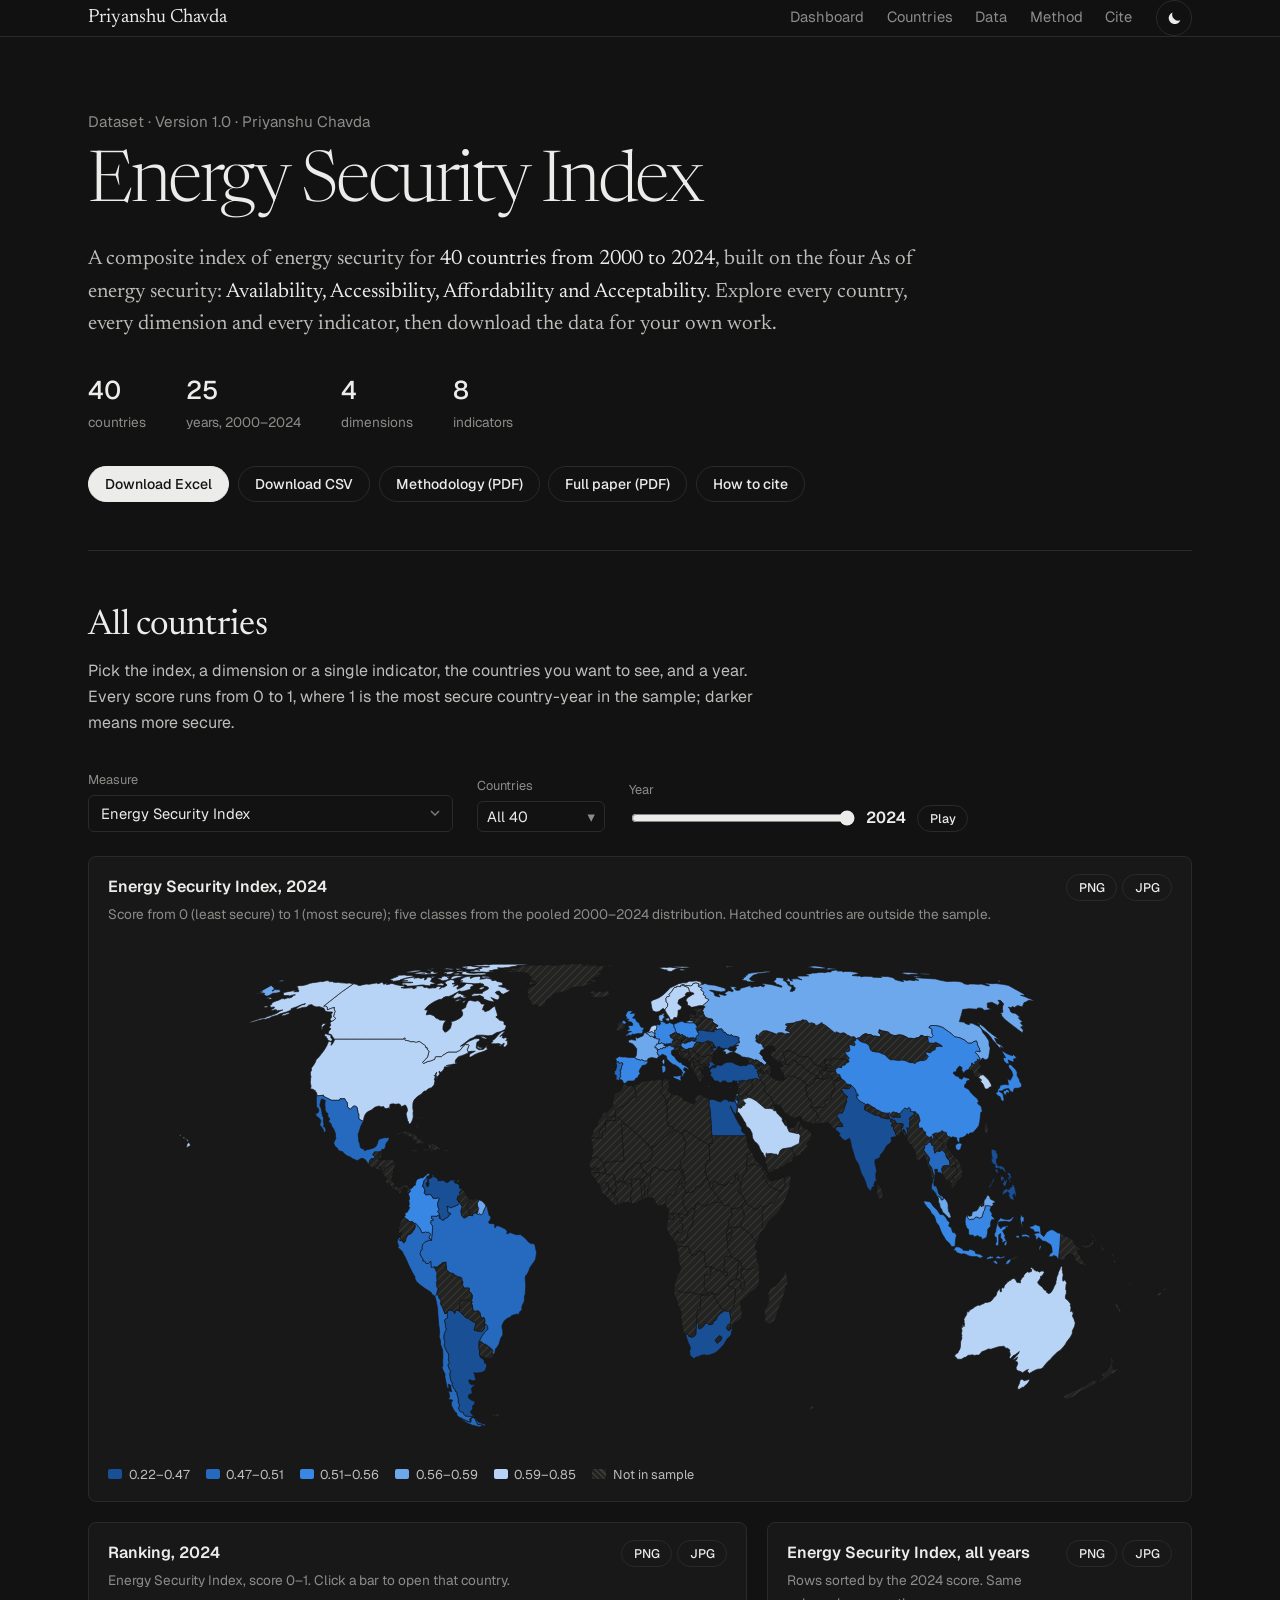
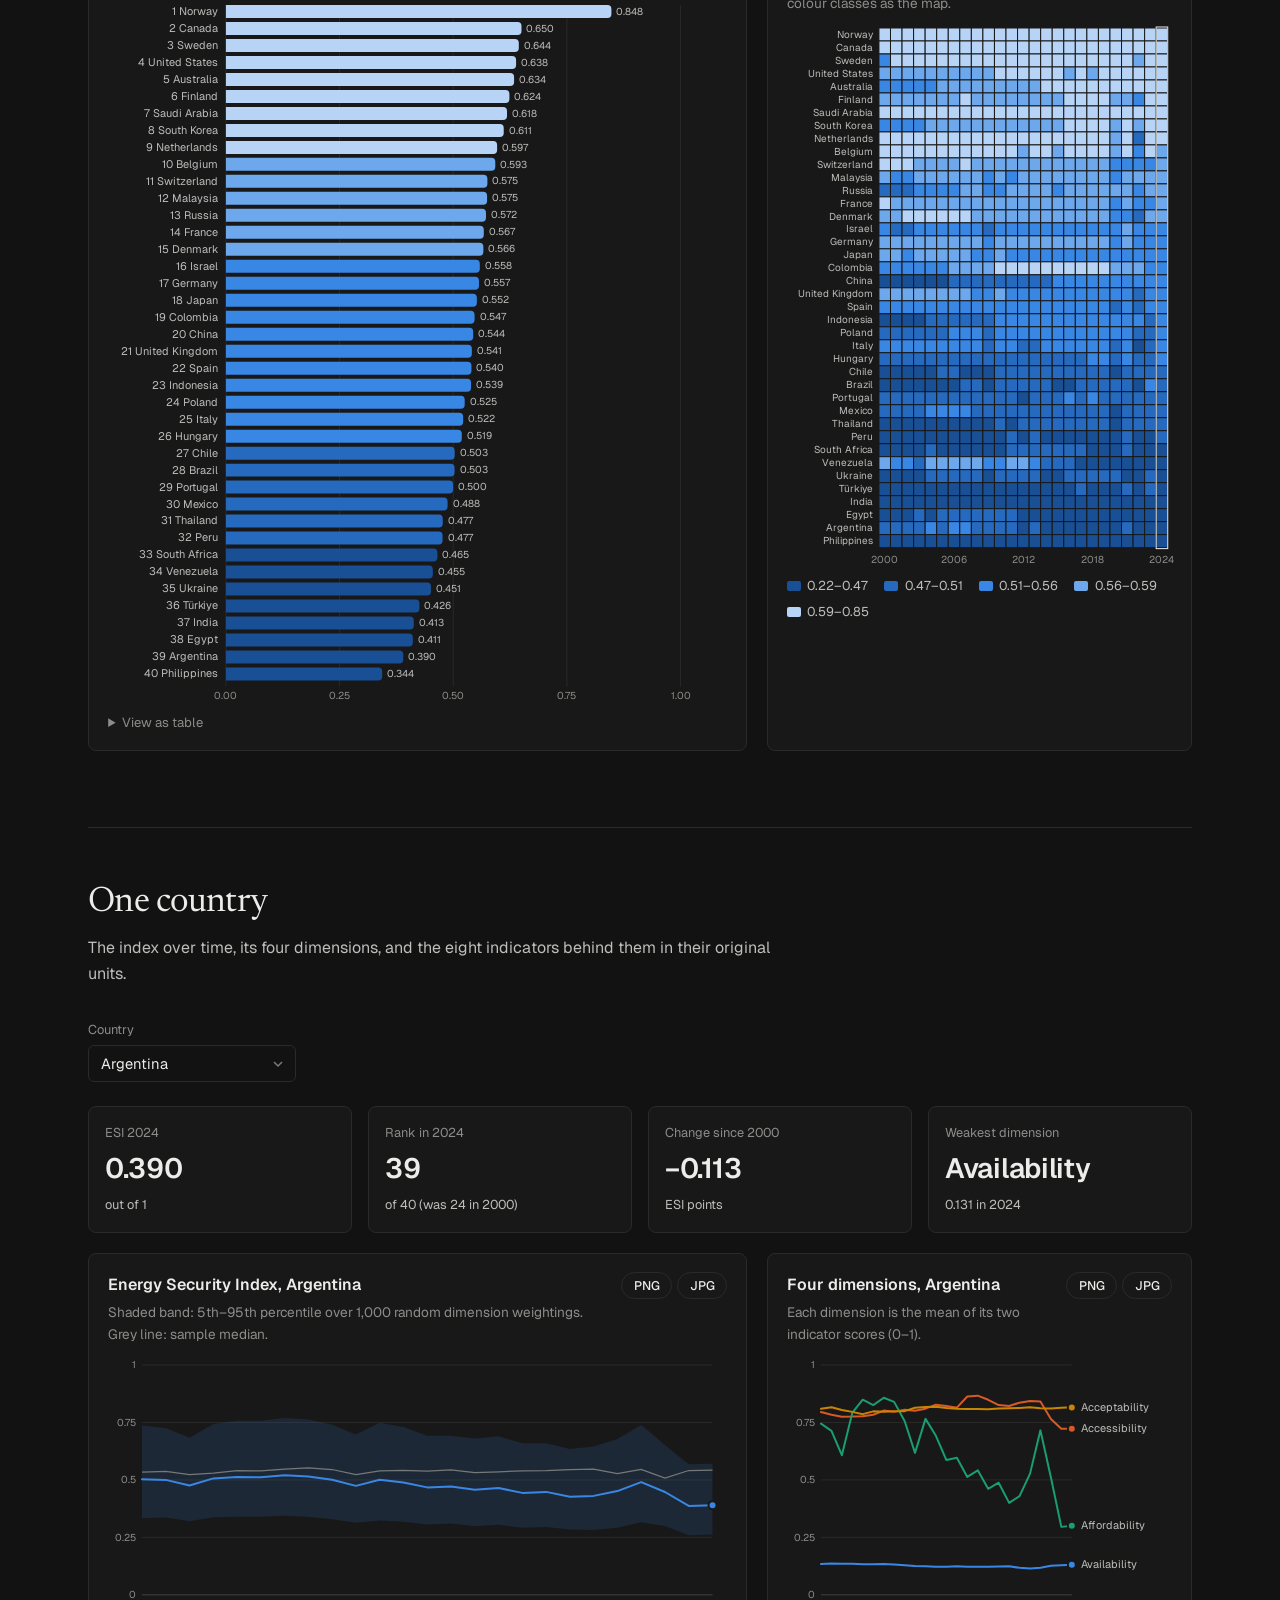
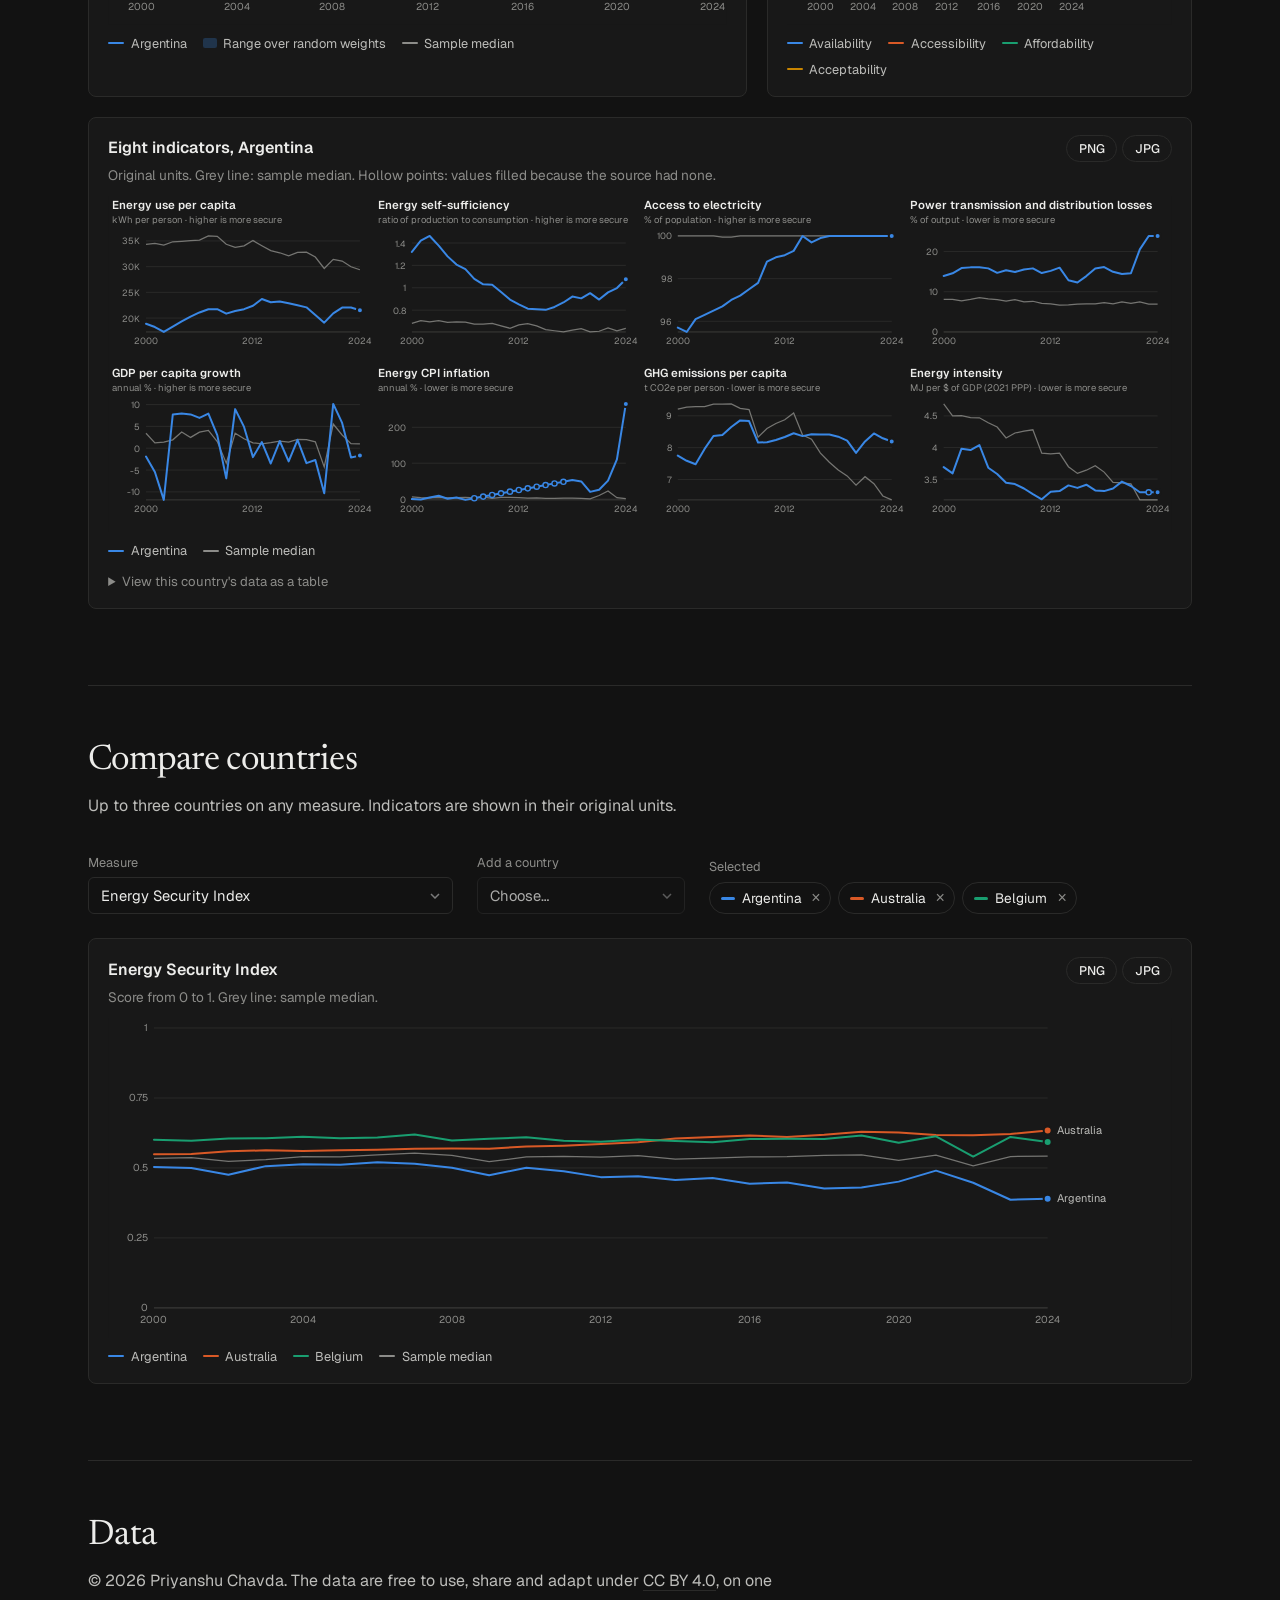
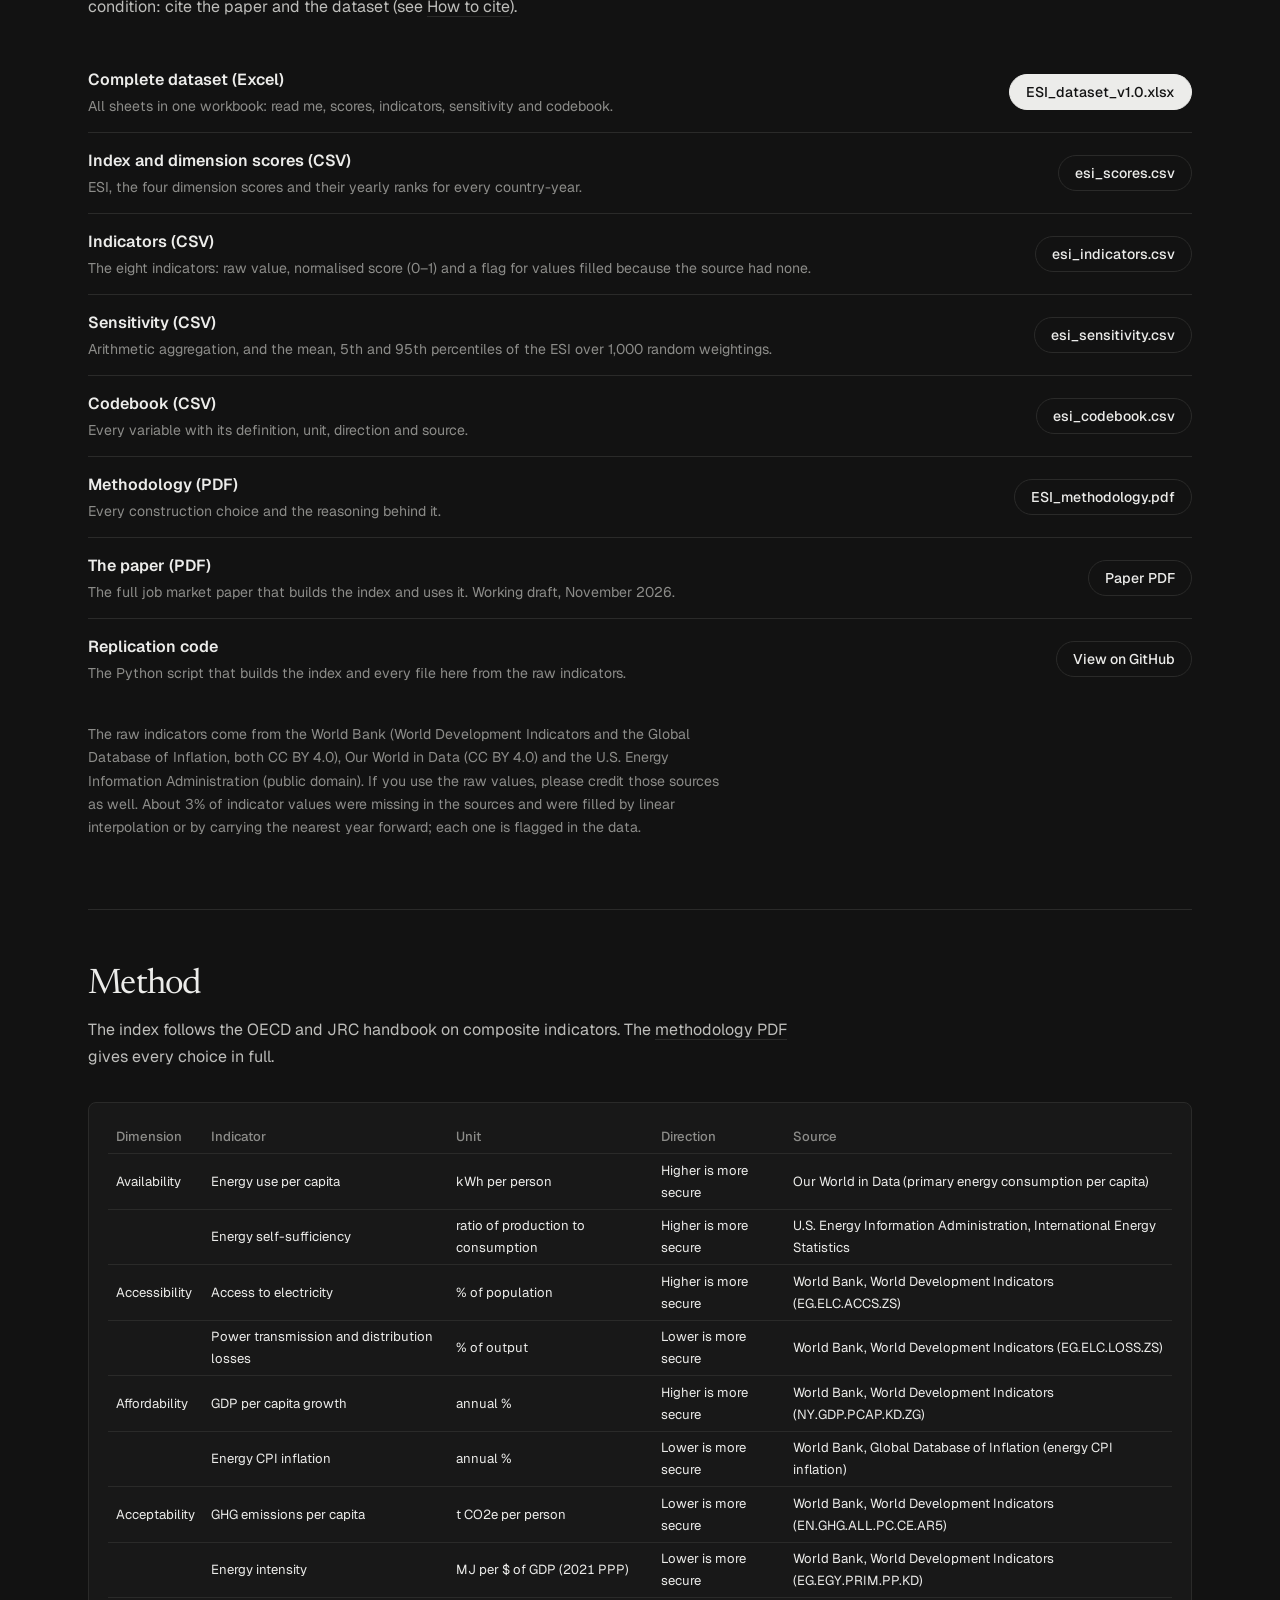
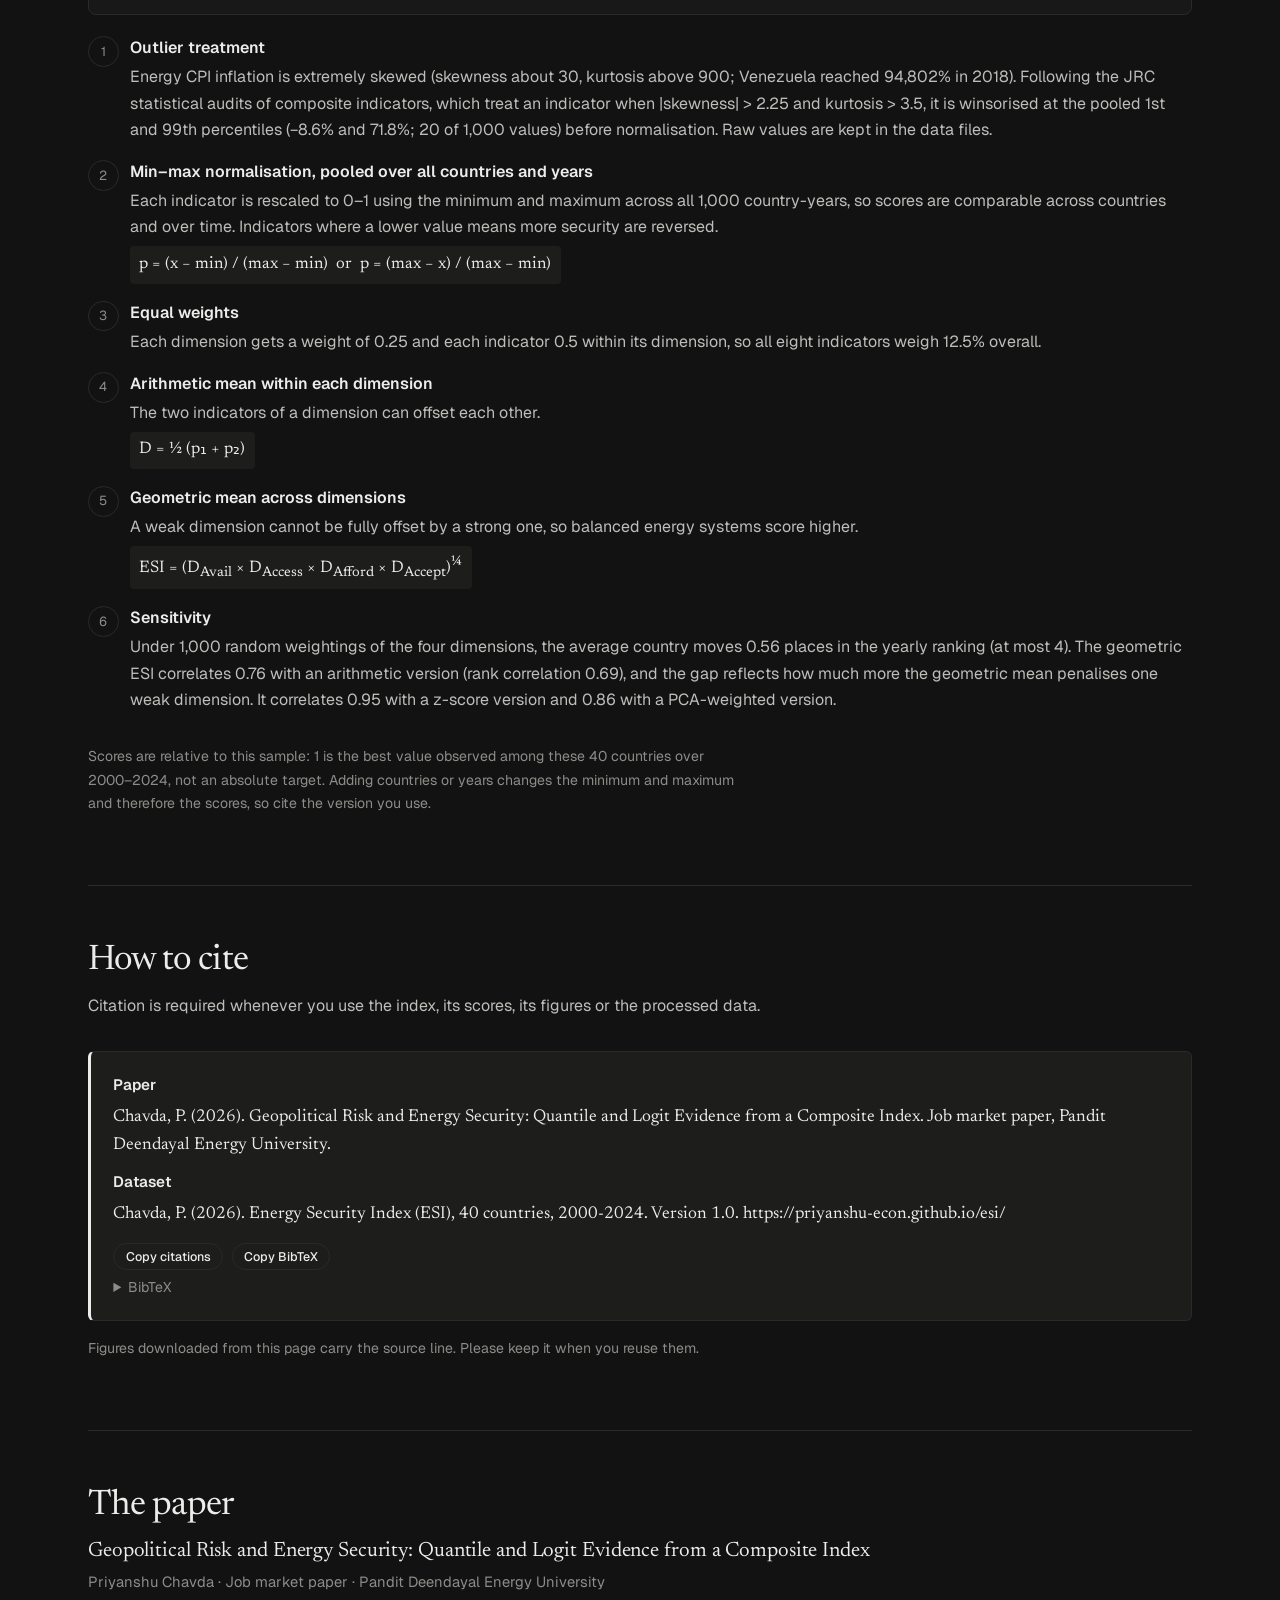
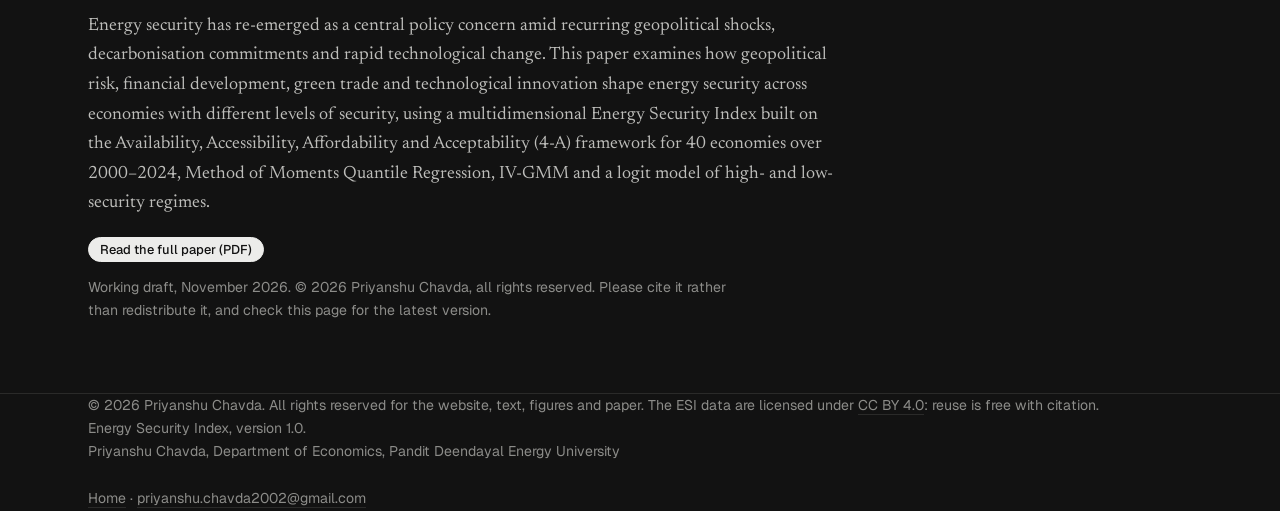
==== commit d8198d54: "Final ESI with winsorised energy CPI; country filter, neutral defaults, copyright, full paper - Ener" ====
--- a/esi/index.html
+++ b/esi/index.html
@@ -60,6 +60,7 @@
       <li><a class="btn primary" href="downloads/ESI_dataset_v1.0.xlsx" download>Download Excel</a></li>
       <li><a class="btn" href="#data">Download CSV</a></li>
       <li><a class="btn" href="downloads/ESI_methodology.pdf">Methodology (PDF)</a></li>
+      <li><a class="btn" href="downloads/Chavda_2026_Geopolitical_Risk_and_Energy_Security.pdf">Full paper (PDF)</a></li>
       <li><a class="btn" href="#cite">How to cite</a></li>
     </ul>
   </section>
@@ -67,10 +68,18 @@
   <!-- ALL COUNTRIES -->
   <section class="esi-sec" id="dashboard">
     <h2>All countries</h2>
-    <p class="sub">Pick the index, a dimension or a single indicator, and a year. Every score runs from 0 to 1, where 1 is the most secure country-year in the sample; darker means more secure.</p>
+    <p class="sub">Pick the index, a dimension or a single indicator, the countries you want to see, and a year. Every score runs from 0 to 1, where 1 is the most secure country-year in the sample; darker means more secure.</p>
 
     <div class="controls" role="group" aria-label="Dashboard filters">
       <label class="ctl"><span>Measure</span><select id="measure"></select></label>
+      <div class="ctl"><span>Countries</span>
+        <details class="cfilter"><summary id="cf-sum">All 40</summary>
+          <div class="cf-panel">
+            <div class="cf-presets" id="cf-presets" aria-label="Quick selections"></div>
+            <div class="cf-list" id="cf-list"></div>
+          </div>
+        </details>
+      </div>
       <div class="ctl"><span>Year</span>
         <div class="yearbox">
           <input type="range" id="year" min="2000" max="2024" step="1" value="2024" aria-label="Year">
@@ -169,7 +178,7 @@
   <!-- DATA -->
   <section class="esi-sec" id="data">
     <h2>Data</h2>
-    <p class="sub">Free to use, share and adapt under <a href="https://creativecommons.org/licenses/by/4.0/">CC BY 4.0</a>, on one condition: cite the paper and the dataset (see <a href="#cite">How to cite</a>).</p>
+    <p class="sub">© 2026 Priyanshu Chavda. The data are free to use, share and adapt under <a href="https://creativecommons.org/licenses/by/4.0/">CC BY 4.0</a>, on one condition: cite the paper and the dataset (see <a href="#cite">How to cite</a>).</p>
     <ul class="files">
       <li><div><b>Complete dataset (Excel)</b><p>All sheets in one workbook: read me, scores, indicators, sensitivity and codebook.</p></div><a class="btn primary" href="downloads/ESI_dataset_v1.0.xlsx" download>ESI_dataset_v1.0.xlsx</a></li>
       <li><div><b>Index and dimension scores (CSV)</b><p>ESI, the four dimension scores and their yearly ranks for every country-year.</p></div><a class="btn" href="downloads/esi_scores.csv" download>esi_scores.csv</a></li>
@@ -177,6 +186,7 @@
       <li><div><b>Sensitivity (CSV)</b><p>Arithmetic aggregation, and the mean, 5th and 95th percentiles of the ESI over 1,000 random weightings.</p></div><a class="btn" href="downloads/esi_sensitivity.csv" download>esi_sensitivity.csv</a></li>
       <li><div><b>Codebook (CSV)</b><p>Every variable with its definition, unit, direction and source.</p></div><a class="btn" href="downloads/esi_codebook.csv" download>esi_codebook.csv</a></li>
       <li><div><b>Methodology (PDF)</b><p>Every construction choice and the reasoning behind it.</p></div><a class="btn" href="downloads/ESI_methodology.pdf">ESI_methodology.pdf</a></li>
+      <li><div><b>The paper (PDF)</b><p>The full job market paper that builds the index and uses it. Working draft, November 2026.</p></div><a class="btn" href="downloads/Chavda_2026_Geopolitical_Risk_and_Energy_Security.pdf">Paper PDF</a></li>
       <li><div><b>Replication code</b><p>The Python script that builds the index and every file here from the raw indicators.</p></div><a class="btn" href="https://github.com/Priyanshu-econ/priyanshu-econ.github.io/tree/main/esi/code">View on GitHub</a></li>
     </ul>
     <p class="note-sm">The raw indicators come from the World Bank (World Development Indicators and the Global Database of Inflation, both CC BY 4.0), Our World in Data (CC BY 4.0) and the U.S. Energy Information Administration (public domain). If you use the raw values, please credit those sources as well. About <span data-meta="filled">3</span>% of indicator values were missing in the sources and were filled by linear interpolation or by carrying the nearest year forward; each one is flagged in the data.</p>
@@ -197,6 +207,7 @@
     </div>
 
     <ol class="steps">
+      <li><b>Outlier treatment</b><p>Energy CPI inflation is extremely skewed (skewness about 30, kurtosis above 900; Venezuela reached 94,802% in 2018). Following the JRC statistical audits of composite indicators, which treat an indicator when |skewness| &gt; 2.25 and kurtosis &gt; 3.5, it is winsorised at the pooled 1st and 99th percentiles (−8.6% and 71.8%; 20 of 1,000 values) before normalisation. Raw values are kept in the data files.</p></li>
       <li><b>Min–max normalisation, pooled over all countries and years</b><p>Each indicator is rescaled to 0–1 using the minimum and maximum across all 1,000 country-years, so scores are comparable across countries and over time. Indicators where a lower value means more security are reversed.</p>
         <span class="formula">p = (x − min) / (max − min) &nbsp;or&nbsp; p = (max − x) / (max − min)</span></li>
       <li><b>Equal weights</b><p>Each dimension gets a weight of 0.25 and each indicator 0.5 within its dimension, so all eight indicators weigh 12.5% overall.</p></li>
@@ -233,14 +244,15 @@
     <p class="title" style="font-size:1.3rem">Geopolitical Risk and Energy Security: Quantile and Logit Evidence from a Composite Index</p>
     <p class="meta">Priyanshu Chavda · Job market paper · Pandit Deendayal Energy University</p>
     <p class="abstract">Energy security has re-emerged as a central policy concern amid recurring geopolitical shocks, decarbonisation commitments and rapid technological change. This paper examines how geopolitical risk, financial development, green trade and technological innovation shape energy security across economies with different levels of security, using a multidimensional Energy Security Index built on the Availability, Accessibility, Affordability and Acceptability (4-A) framework for 40 economies over 2000–2024, Method of Moments Quantile Regression, IV-GMM and a logit model of high- and low-security regimes.</p>
-    <p class="links"><a href="mailto:priyanshu.chavda2002@gmail.com?subject=Energy%20security%20paper">Request the paper</a></p>
+    <p class="links"><a class="btn primary" href="downloads/Chavda_2026_Geopolitical_Risk_and_Energy_Security.pdf">Read the full paper (PDF)</a></p>
+    <p class="note-sm">Working draft, November 2026. © 2026 Priyanshu Chavda, all rights reserved. Please cite it rather than redistribute it, and check this page for the latest version.</p>
   </section>
 
 </main>
 
 <footer class="foot">
   <div class="foot-inner wide">
-    <p>Energy Security Index, version <span data-meta="version">1.0</span>. Data under CC BY 4.0.<br>Priyanshu Chavda, Department of Economics, Pandit Deendayal Energy University</p>
+    <p>© 2026 Priyanshu Chavda. All rights reserved for the website, text, figures and paper. The ESI data are licensed under <a href="https://creativecommons.org/licenses/by/4.0/">CC BY 4.0</a>: reuse is free with citation.<br>Energy Security Index, version <span data-meta="version">1.0</span>.<br>Priyanshu Chavda, Department of Economics, Pandit Deendayal Energy University</p>
     <p><a href="../">Home</a> · <a href="mailto:priyanshu.chavda2002@gmail.com">priyanshu.chavda2002@gmail.com</a></p>
   </div>
 </footer>
--- a/esi/esi.css
+++ b/esi/esi.css
@@ -179,3 +179,13 @@
 }
 
 @media (max-width: 480px) { header .brand { display: none; } header .nav-links { margin-right: auto; } }
+
+/* country filter */
+.cfilter { position: relative; }
+.cfilter > summary { list-style: none; cursor: pointer; font: .92rem var(--sans); color: var(--text); border: 1px solid var(--line); border-radius: 6px; padding: .3rem 1.8rem .3rem .6rem; min-width: 8rem; position: relative; }
+.cfilter > summary::-webkit-details-marker { display: none; }
+.cfilter > summary::after { content: '\25BE'; position: absolute; right: .55rem; color: var(--muted); }
+.cf-panel { position: absolute; z-index: 20; top: calc(100% + 6px); left: 0; width: min(34rem, calc(100vw - 32px)); background: var(--viz-surface, Canvas); border: 1px solid var(--line); border-radius: 8px; padding: .8rem; box-shadow: 0 8px 28px rgba(0,0,0,.14); }
+.cf-presets { display: flex; flex-wrap: wrap; gap: .35rem; margin-bottom: .7rem; }
+.cf-list { display: grid; grid-template-columns: repeat(auto-fill, minmax(9.5rem, 1fr)); gap: .2rem .8rem; max-height: 16rem; overflow: auto; font-size: .86rem; }
+.cf-list label { display: flex; align-items: center; gap: .35rem; cursor: pointer; }
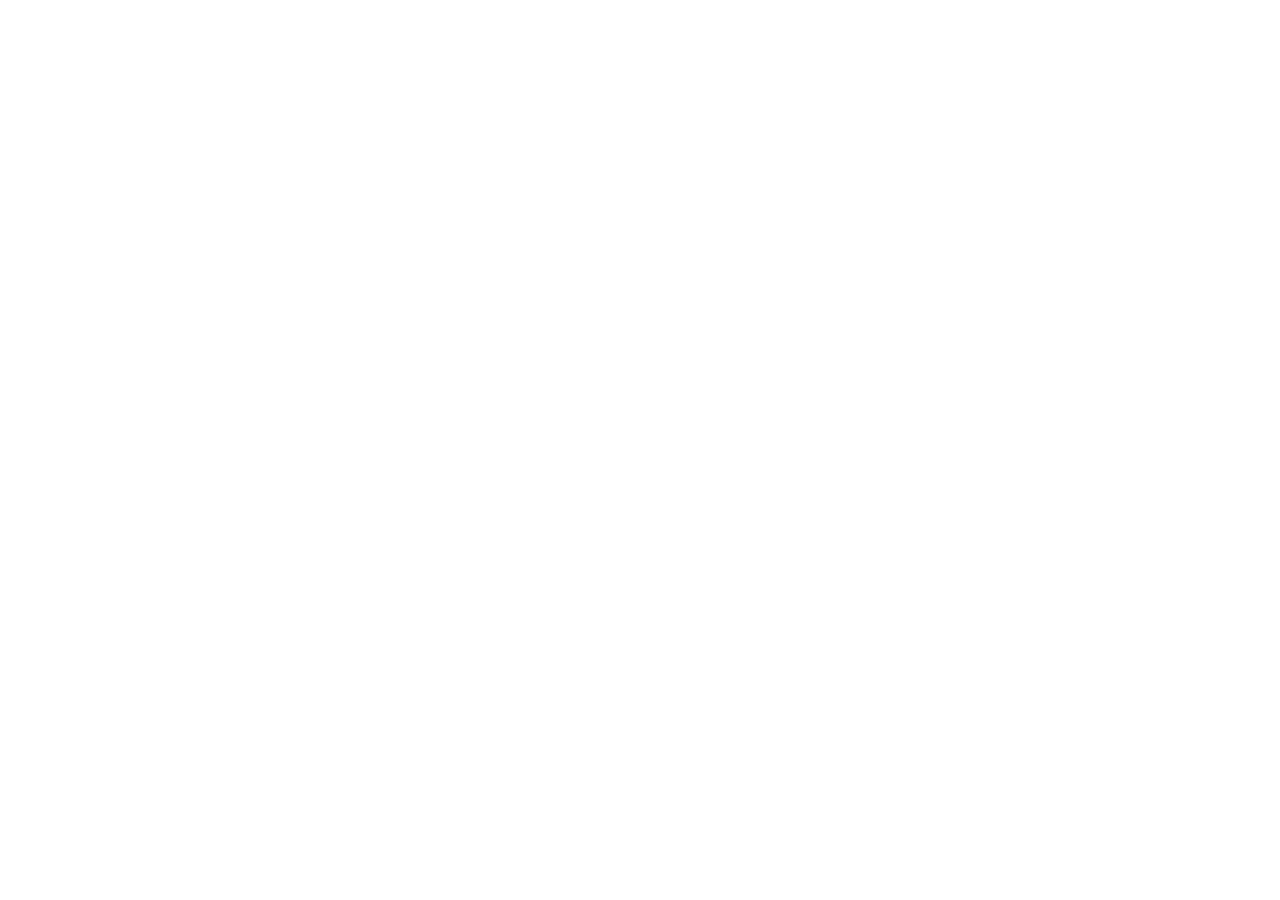
==== commit 5d413cd9: "Move the ESI dashboard to its own repository; redirect /esi/ to the new site Co-Authored-By: Claude " ====
--- a/esi/index.html
+++ b/esi/index.html
@@ -3,262 +3,14 @@
 <head>
   <meta charset="utf-8">
   <meta name="viewport" content="width=device-width, initial-scale=1">
-  <title>Energy Security Index</title>
-  <meta name="description" content="Energy Security Index (ESI) for 40 countries, 2000–2024, built on the Availability, Accessibility, Affordability and Acceptability (4-A) framework. Interactive dashboard, data downloads and methodology by Priyanshu Chavda.">
-  <meta name="author" content="Priyanshu Chavda">
-  <meta property="og:title" content="Energy Security Index">
-  <meta property="og:description" content="Country-level Energy Security Index for 40 countries, 2000–2024: dashboard, data and methodology.">
-  <meta property="og:type" content="website">
-  <meta name="color-scheme" content="light dark">
-  <link rel="icon" href="../favicon.svg" type="image/svg+xml">
-  <script>
-    (function () {
-      var t = null;
-      try { t = localStorage.getItem('theme'); } catch (e) {}
-      if (t !== 'light' && t !== 'dark') { var h = new Date().getHours(); t = (h >= 19 || h < 6) ? 'dark' : 'light'; }
-      document.documentElement.setAttribute('data-theme', t);
-    })();
-  </script>
-  <link rel="preconnect" href="https://fonts.googleapis.com">
-  <link rel="preconnect" href="https://fonts.gstatic.com" crossorigin>
-  <link href="https://fonts.googleapis.com/css2?family=Newsreader:ital,opsz,wght@0,6..72,300;0,6..72,400;0,6..72,500;1,6..72,300;1,6..72,400&family=Geist:wght@400;500;600&display=swap" rel="stylesheet">
-  <link rel="stylesheet" href="../style.css">
-  <link rel="stylesheet" href="esi.css">
+  <title>Energy Security Index has moved</title>
+  <link rel="canonical" href="https://priyanshu-econ.github.io/Energy-Security-Index/">
+  <meta http-equiv="refresh" content="0; url=https://priyanshu-econ.github.io/Energy-Security-Index/">
+  <script>location.replace('https://priyanshu-econ.github.io/Energy-Security-Index/' + location.hash);</script>
+  <style>body{font:16px/1.5 system-ui,sans-serif;margin:3rem 1rem;max-width:36rem}</style>
 </head>
 <body>
-
-<header class="nav">
-  <div class="nav-inner wide">
-    <a class="brand" href="../">Priyanshu Chavda</a>
-    <nav class="nav-links" aria-label="Sections">
-      <a href="#dashboard">Dashboard</a>
-      <a href="#country" class="hide-sm">Countries</a>
-      <a href="#data">Data</a>
-      <a href="#method">Method</a>
-      <a href="#cite">Cite</a>
-    </nav>
-    <button class="theme" type="button" aria-label="Switch to night mode" title="Switch day / night">
-      <svg class="sun" viewBox="0 0 24 24" aria-hidden="true"><circle cx="12" cy="12" r="4.2"/><g><line x1="12" y1="1.8" x2="12" y2="4.2"/><line x1="12" y1="19.8" x2="12" y2="22.2"/><line x1="1.8" y1="12" x2="4.2" y2="12"/><line x1="19.8" y1="12" x2="22.2" y2="12"/><line x1="4.8" y1="4.8" x2="6.5" y2="6.5"/><line x1="17.5" y1="17.5" x2="19.2" y2="19.2"/><line x1="4.8" y1="19.2" x2="6.5" y2="17.5"/><line x1="17.5" y1="6.5" x2="19.2" y2="4.8"/></g></svg>
-      <svg class="moon" viewBox="0 0 24 24" aria-hidden="true"><path d="M20.5 14.6A8.6 8.6 0 0 1 9.4 3.5a8.6 8.6 0 1 0 11.1 11.1Z"/></svg>
-    </button>
-  </div>
-</header>
-
-<main class="wide" id="top">
-
-  <section class="esi-hero">
-    <p class="kicker">Dataset · Version <span data-meta="version">1.0</span> · Priyanshu Chavda</p>
-    <h1>Energy Security Index</h1>
-    <p class="lede">A composite index of energy security for <strong>40 countries from 2000 to 2024</strong>, built on the four As of energy security: <strong>Availability, Accessibility, Affordability and Acceptability</strong>. Explore every country, every dimension and every indicator, then download the data for your own work.</p>
-    <ul class="facts-row">
-      <li><b>40</b><span>countries</span></li>
-      <li><b>25</b><span>years, 2000–2024</span></li>
-      <li><b>4</b><span>dimensions</span></li>
-      <li><b>8</b><span>indicators</span></li>
-    </ul>
-    <ul class="btns">
-      <li><a class="btn primary" href="downloads/ESI_dataset_v1.0.xlsx" download>Download Excel</a></li>
-      <li><a class="btn" href="#data">Download CSV</a></li>
-      <li><a class="btn" href="downloads/ESI_methodology.pdf">Methodology (PDF)</a></li>
-      <li><a class="btn" href="downloads/Chavda_2026_Geopolitical_Risk_and_Energy_Security.pdf">Full paper (PDF)</a></li>
-      <li><a class="btn" href="#cite">How to cite</a></li>
-    </ul>
-  </section>
-
-  <!-- ALL COUNTRIES -->
-  <section class="esi-sec" id="dashboard">
-    <h2>All countries</h2>
-    <p class="sub">Pick the index, a dimension or a single indicator, the countries you want to see, and a year. Every score runs from 0 to 1, where 1 is the most secure country-year in the sample; darker means more secure.</p>
-
-    <div class="controls" role="group" aria-label="Dashboard filters">
-      <label class="ctl"><span>Measure</span><select id="measure"></select></label>
-      <div class="ctl"><span>Countries</span>
-        <details class="cfilter"><summary id="cf-sum">All 40</summary>
-          <div class="cf-panel">
-            <div class="cf-presets" id="cf-presets" aria-label="Quick selections"></div>
-            <div class="cf-list" id="cf-list"></div>
-          </div>
-        </details>
-      </div>
-      <div class="ctl"><span>Year</span>
-        <div class="yearbox">
-          <input type="range" id="year" min="2000" max="2024" step="1" value="2024" aria-label="Year">
-          <output id="yearOut" for="year">2024</output>
-          <button class="btn small" id="play" type="button" aria-label="Play years">Play</button>
-        </div>
-      </div>
-    </div>
-
-    <div class="fig" data-fig="map">
-      <div class="fig-head">
-        <div><h3 data-title></h3><p data-sub></p></div>
-        <div class="fig-tools"><button class="btn small" data-export="png">PNG</button><button class="btn small" data-export="jpg">JPG</button></div>
-      </div>
-      <div class="plot"></div>
-      <div class="legend"></div>
-    </div>
-
-    <div class="grid2">
-      <div class="fig" data-fig="rank">
-        <div class="fig-head">
-          <div><h3 data-title></h3><p data-sub></p></div>
-          <div class="fig-tools"><button class="btn small" data-export="png">PNG</button><button class="btn small" data-export="jpg">JPG</button></div>
-        </div>
-        <div class="plot"></div>
-        <details class="tablev"><summary>View as table</summary><div class="scroll"></div></details>
-      </div>
-      <div class="fig" data-fig="heat">
-        <div class="fig-head">
-          <div><h3 data-title></h3><p data-sub></p></div>
-          <div class="fig-tools"><button class="btn small" data-export="png">PNG</button><button class="btn small" data-export="jpg">JPG</button></div>
-        </div>
-        <div class="plot"></div>
-        <div class="legend"></div>
-      </div>
-    </div>
-  </section>
-
-  <!-- ONE COUNTRY -->
-  <section class="esi-sec" id="country">
-    <h2>One country</h2>
-    <p class="sub">The index over time, its four dimensions, and the eight indicators behind them in their original units.</p>
-    <div class="controls"><label class="ctl"><span>Country</span><select id="country-sel"></select></label></div>
-
-    <div class="tiles" id="tiles"></div>
-
-    <div class="grid2">
-      <div class="fig" data-fig="esiline">
-        <div class="fig-head">
-          <div><h3 data-title></h3><p data-sub></p></div>
-          <div class="fig-tools"><button class="btn small" data-export="png">PNG</button><button class="btn small" data-export="jpg">JPG</button></div>
-        </div>
-        <div class="plot"></div>
-        <div class="legend"></div>
-      </div>
-      <div class="fig" data-fig="dims">
-        <div class="fig-head">
-          <div><h3 data-title></h3><p data-sub></p></div>
-          <div class="fig-tools"><button class="btn small" data-export="png">PNG</button><button class="btn small" data-export="jpg">JPG</button></div>
-        </div>
-        <div class="plot"></div>
-        <div class="legend"></div>
-      </div>
-    </div>
-
-    <div class="fig" data-fig="inds">
-      <div class="fig-head">
-        <div><h3 data-title></h3><p data-sub></p></div>
-        <div class="fig-tools"><button class="btn small" data-export="png">PNG</button><button class="btn small" data-export="jpg">JPG</button></div>
-      </div>
-      <div class="plot"></div>
-      <div class="legend"></div>
-      <details class="tablev"><summary>View this country's data as a table</summary><div class="scroll"></div></details>
-    </div>
-  </section>
-
-  <!-- COMPARE -->
-  <section class="esi-sec" id="compare">
-    <h2>Compare countries</h2>
-    <p class="sub">Up to three countries on any measure. Indicators are shown in their original units.</p>
-    <div class="controls">
-      <label class="ctl"><span>Measure</span><select id="cmp-measure"></select></label>
-      <label class="ctl"><span>Add a country</span><select id="cmp-add"></select></label>
-      <div class="ctl"><span>Selected</span><div class="chips" id="cmp-chips"></div></div>
-    </div>
-    <div class="fig" data-fig="cmp">
-      <div class="fig-head">
-        <div><h3 data-title></h3><p data-sub></p></div>
-        <div class="fig-tools"><button class="btn small" data-export="png">PNG</button><button class="btn small" data-export="jpg">JPG</button></div>
-      </div>
-      <div class="plot"></div>
-      <div class="legend"></div>
-    </div>
-  </section>
-
-  <!-- DATA -->
-  <section class="esi-sec" id="data">
-    <h2>Data</h2>
-    <p class="sub">© 2026 Priyanshu Chavda. The data are free to use, share and adapt under <a href="https://creativecommons.org/licenses/by/4.0/">CC BY 4.0</a>, on one condition: cite the paper and the dataset (see <a href="#cite">How to cite</a>).</p>
-    <ul class="files">
-      <li><div><b>Complete dataset (Excel)</b><p>All sheets in one workbook: read me, scores, indicators, sensitivity and codebook.</p></div><a class="btn primary" href="downloads/ESI_dataset_v1.0.xlsx" download>ESI_dataset_v1.0.xlsx</a></li>
-      <li><div><b>Index and dimension scores (CSV)</b><p>ESI, the four dimension scores and their yearly ranks for every country-year.</p></div><a class="btn" href="downloads/esi_scores.csv" download>esi_scores.csv</a></li>
-      <li><div><b>Indicators (CSV)</b><p>The eight indicators: raw value, normalised score (0–1) and a flag for values filled because the source had none.</p></div><a class="btn" href="downloads/esi_indicators.csv" download>esi_indicators.csv</a></li>
-      <li><div><b>Sensitivity (CSV)</b><p>Arithmetic aggregation, and the mean, 5th and 95th percentiles of the ESI over 1,000 random weightings.</p></div><a class="btn" href="downloads/esi_sensitivity.csv" download>esi_sensitivity.csv</a></li>
-      <li><div><b>Codebook (CSV)</b><p>Every variable with its definition, unit, direction and source.</p></div><a class="btn" href="downloads/esi_codebook.csv" download>esi_codebook.csv</a></li>
-      <li><div><b>Methodology (PDF)</b><p>Every construction choice and the reasoning behind it.</p></div><a class="btn" href="downloads/ESI_methodology.pdf">ESI_methodology.pdf</a></li>
-      <li><div><b>The paper (PDF)</b><p>The full job market paper that builds the index and uses it. Working draft, November 2026.</p></div><a class="btn" href="downloads/Chavda_2026_Geopolitical_Risk_and_Energy_Security.pdf">Paper PDF</a></li>
-      <li><div><b>Replication code</b><p>The Python script that builds the index and every file here from the raw indicators.</p></div><a class="btn" href="https://github.com/Priyanshu-econ/priyanshu-econ.github.io/tree/main/esi/code">View on GitHub</a></li>
-    </ul>
-    <p class="note-sm">The raw indicators come from the World Bank (World Development Indicators and the Global Database of Inflation, both CC BY 4.0), Our World in Data (CC BY 4.0) and the U.S. Energy Information Administration (public domain). If you use the raw values, please credit those sources as well. About <span data-meta="filled">3</span>% of indicator values were missing in the sources and were filled by linear interpolation or by carrying the nearest year forward; each one is flagged in the data.</p>
-  </section>
-
-  <!-- METHOD -->
-  <section class="esi-sec" id="method">
-    <h2>Method</h2>
-    <p class="sub">The index follows the OECD and JRC handbook on composite indicators. The <a href="downloads/ESI_methodology.pdf">methodology PDF</a> gives every choice in full.</p>
-
-    <div class="fig">
-      <div class="scroll" style="max-height:none">
-        <table class="tbl" id="frame-table">
-          <thead><tr><th>Dimension</th><th style="text-align:left">Indicator</th><th style="text-align:left">Unit</th><th style="text-align:left">Direction</th><th style="text-align:left">Source</th></tr></thead>
-          <tbody></tbody>
-        </table>
-      </div>
-    </div>
-
-    <ol class="steps">
-      <li><b>Outlier treatment</b><p>Energy CPI inflation is extremely skewed (skewness about 30, kurtosis above 900; Venezuela reached 94,802% in 2018). Following the JRC statistical audits of composite indicators, which treat an indicator when |skewness| &gt; 2.25 and kurtosis &gt; 3.5, it is winsorised at the pooled 1st and 99th percentiles (−8.6% and 71.8%; 20 of 1,000 values) before normalisation. Raw values are kept in the data files.</p></li>
-      <li><b>Min–max normalisation, pooled over all countries and years</b><p>Each indicator is rescaled to 0–1 using the minimum and maximum across all 1,000 country-years, so scores are comparable across countries and over time. Indicators where a lower value means more security are reversed.</p>
-        <span class="formula">p = (x − min) / (max − min) &nbsp;or&nbsp; p = (max − x) / (max − min)</span></li>
-      <li><b>Equal weights</b><p>Each dimension gets a weight of 0.25 and each indicator 0.5 within its dimension, so all eight indicators weigh 12.5% overall.</p></li>
-      <li><b>Arithmetic mean within each dimension</b><p>The two indicators of a dimension can offset each other.</p>
-        <span class="formula">D = ½ (p₁ + p₂)</span></li>
-      <li><b>Geometric mean across dimensions</b><p>A weak dimension cannot be fully offset by a strong one, so balanced energy systems score higher.</p>
-        <span class="formula">ESI = (D<sub>Avail</sub> × D<sub>Access</sub> × D<sub>Afford</sub> × D<sub>Accept</sub>)<sup>¼</sup></span></li>
-      <li><b>Sensitivity</b><p id="sens-text">The index is recomputed under 1,000 random weightings and with arithmetic aggregation.</p></li>
-    </ol>
-    <p class="note-sm">Scores are relative to this sample: 1 is the best value observed among these 40 countries over 2000–2024, not an absolute target. Adding countries or years changes the minimum and maximum and therefore the scores, so cite the version you use.</p>
-  </section>
-
-  <!-- CITE -->
-  <section class="esi-sec" id="cite">
-    <h2>How to cite</h2>
-    <p class="sub">Citation is required whenever you use the index, its scores, its figures or the processed data.</p>
-    <div class="cite">
-      <h3>Paper</h3>
-      <p class="ref" id="cite-paper"></p>
-      <h3>Dataset</h3>
-      <p class="ref" id="cite-data"></p>
-      <ul class="btns" style="margin-top:.9rem">
-        <li><button class="btn small" type="button" data-copy="text">Copy citations</button></li>
-        <li><button class="btn small" type="button" data-copy="bib">Copy BibTeX</button></li>
-      </ul>
-      <details><summary>BibTeX</summary><pre id="bibtex"></pre></details>
-    </div>
-    <p class="note-sm">Figures downloaded from this page carry the source line. Please keep it when you reuse them.</p>
-  </section>
-
-  <!-- PAPER -->
-  <section class="esi-sec" id="paper">
-    <h2>The paper</h2>
-    <p class="title" style="font-size:1.3rem">Geopolitical Risk and Energy Security: Quantile and Logit Evidence from a Composite Index</p>
-    <p class="meta">Priyanshu Chavda · Job market paper · Pandit Deendayal Energy University</p>
-    <p class="abstract">Energy security has re-emerged as a central policy concern amid recurring geopolitical shocks, decarbonisation commitments and rapid technological change. This paper examines how geopolitical risk, financial development, green trade and technological innovation shape energy security across economies with different levels of security, using a multidimensional Energy Security Index built on the Availability, Accessibility, Affordability and Acceptability (4-A) framework for 40 economies over 2000–2024, Method of Moments Quantile Regression, IV-GMM and a logit model of high- and low-security regimes.</p>
-    <p class="links"><a class="btn primary" href="downloads/Chavda_2026_Geopolitical_Risk_and_Energy_Security.pdf">Read the full paper (PDF)</a></p>
-    <p class="note-sm">Working draft, November 2026. © 2026 Priyanshu Chavda, all rights reserved. Please cite it rather than redistribute it, and check this page for the latest version.</p>
-  </section>
-
-</main>
-
-<footer class="foot">
-  <div class="foot-inner wide">
-    <p>© 2026 Priyanshu Chavda. All rights reserved for the website, text, figures and paper. The ESI data are licensed under <a href="https://creativecommons.org/licenses/by/4.0/">CC BY 4.0</a>: reuse is free with citation.<br>Energy Security Index, version <span data-meta="version">1.0</span>.<br>Priyanshu Chavda, Department of Economics, Pandit Deendayal Energy University</p>
-    <p><a href="../">Home</a> · <a href="mailto:priyanshu.chavda2002@gmail.com">priyanshu.chavda2002@gmail.com</a></p>
-  </div>
-</footer>
-
-<div class="tip" id="tip" role="status" aria-live="polite"></div>
-<div class="toast" id="toast"></div>
-<script src="esi.js"></script>
+  <p>The Energy Security Index has moved to
+    <a href="https://priyanshu-econ.github.io/Energy-Security-Index/">priyanshu-econ.github.io/Energy-Security-Index</a>.</p>
 </body>
 </html>
